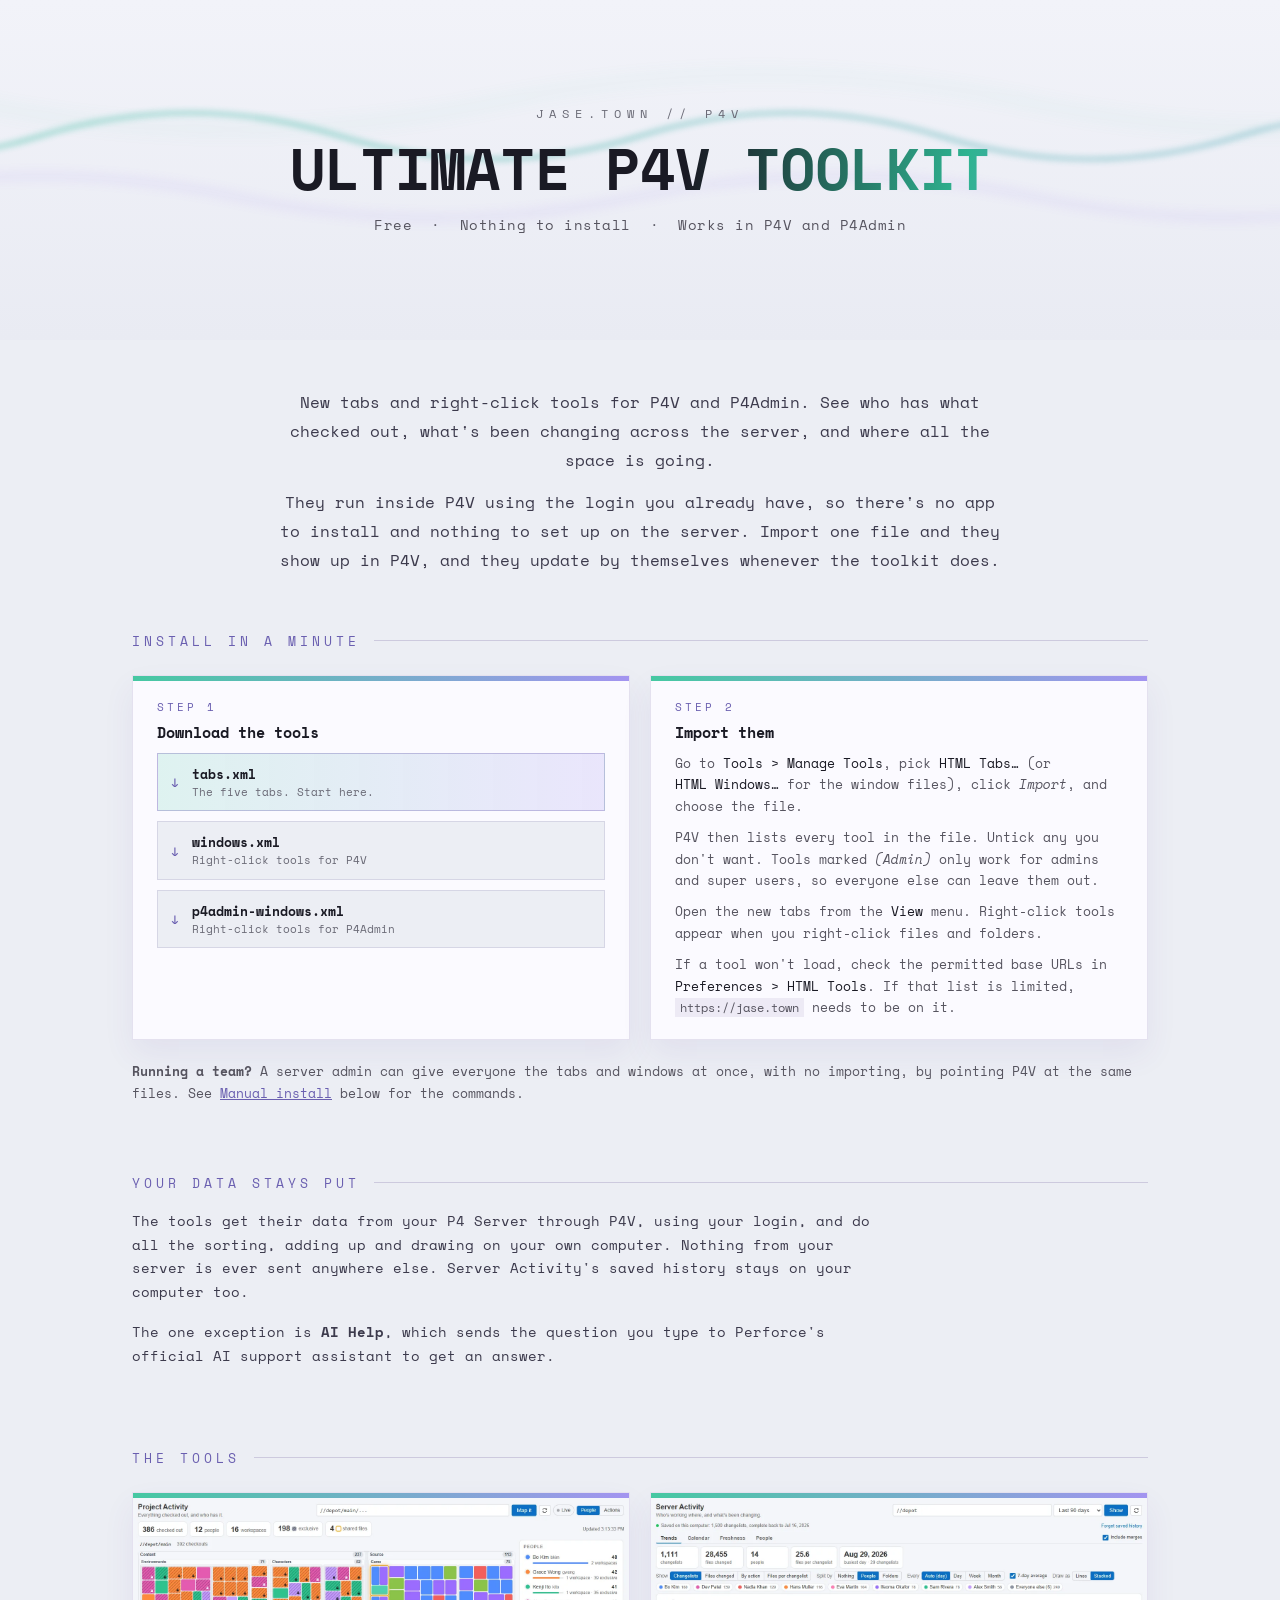
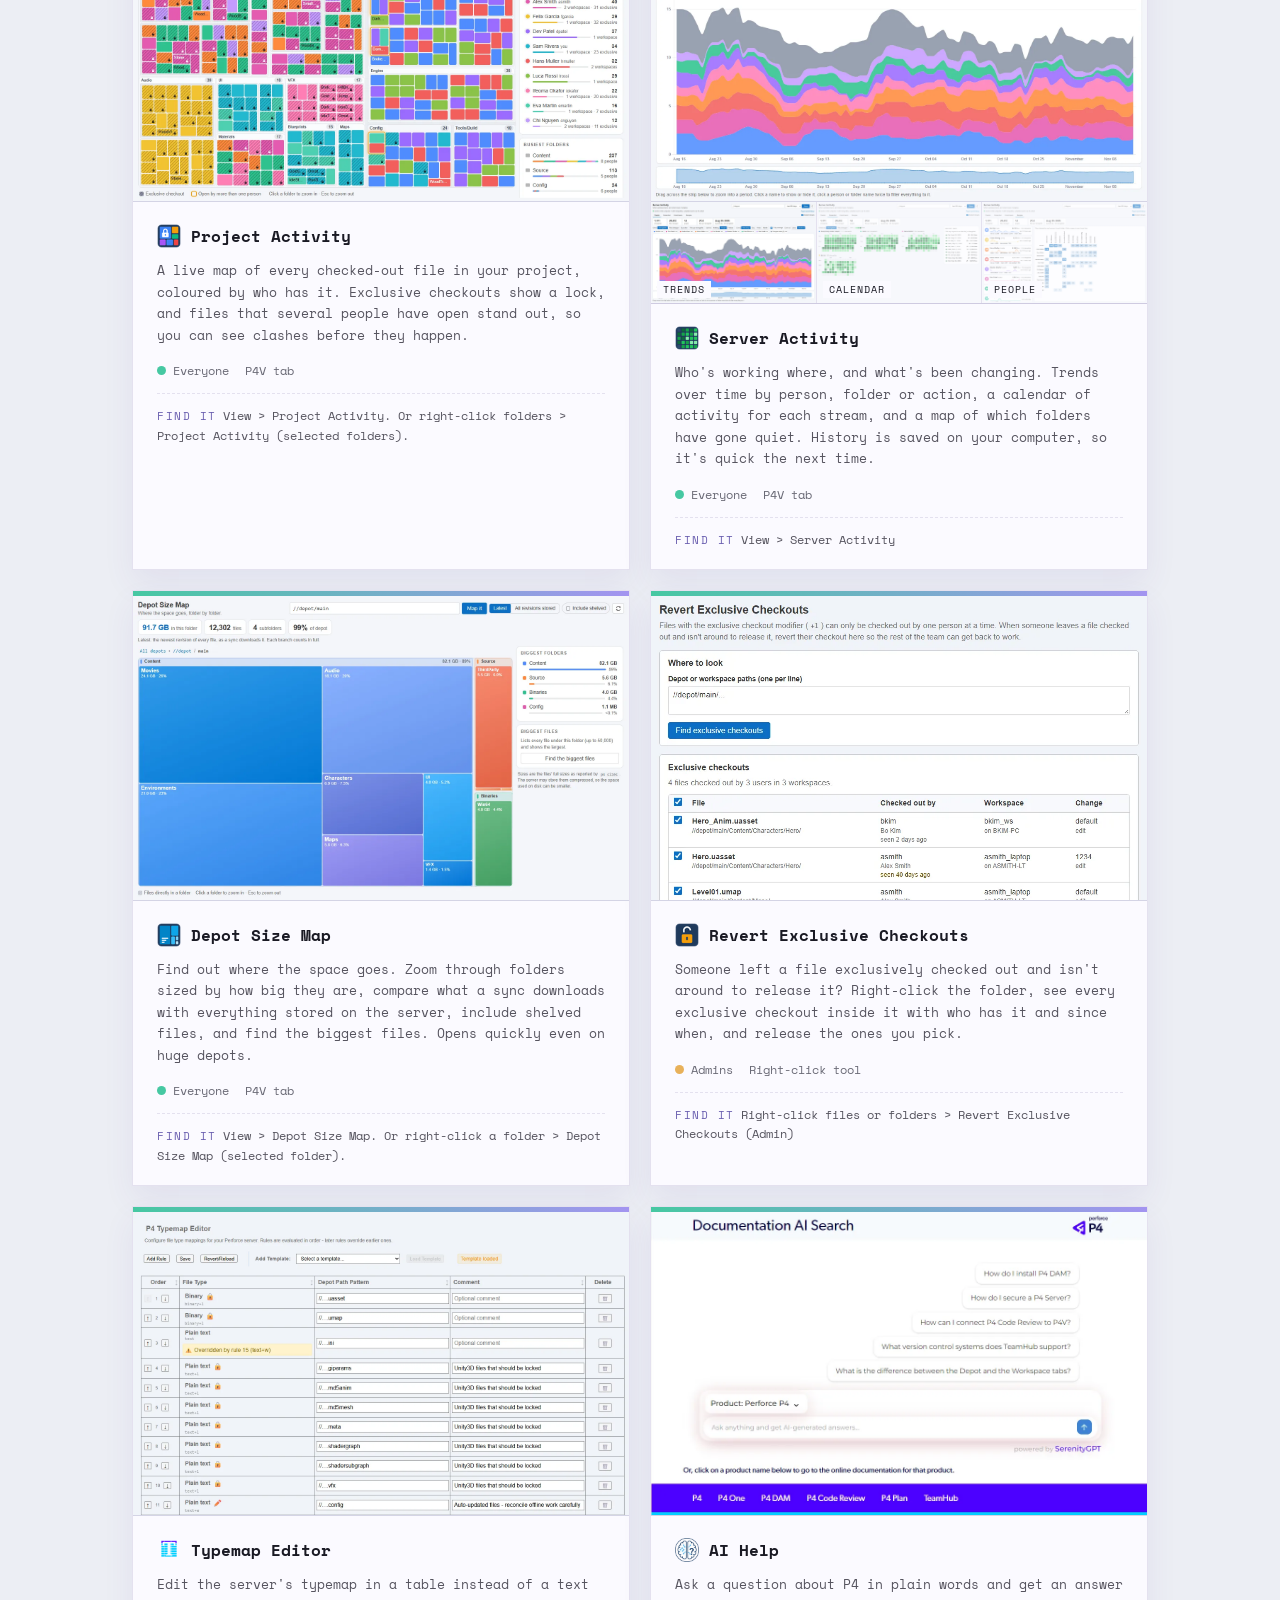
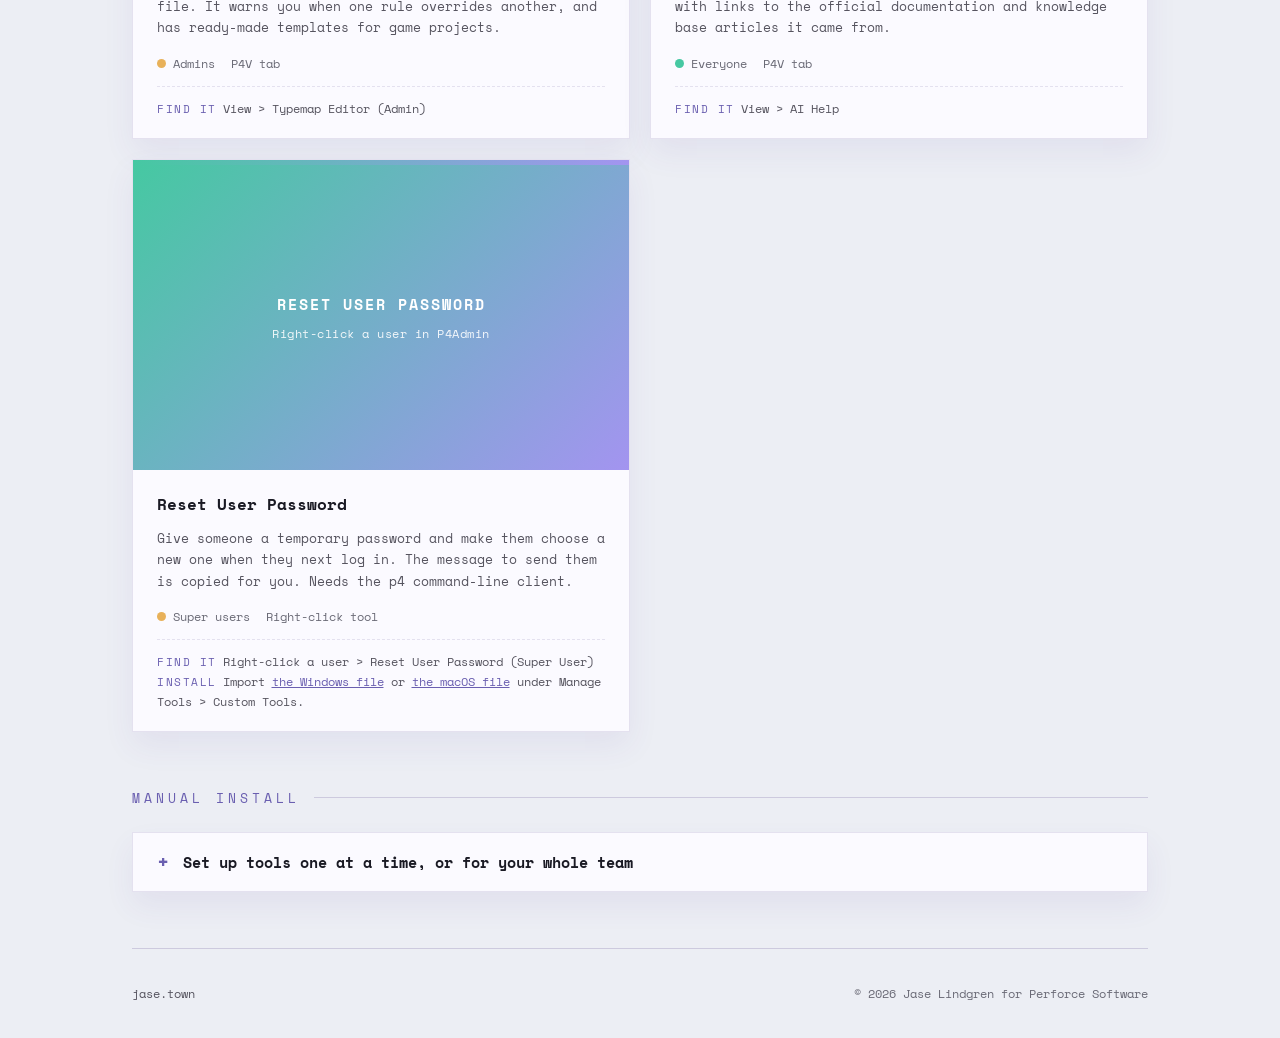
==== site/index.html @ 3e8a326e "Simplify the data note Co-Authored-By: Claude Opus 5.5 <noreply@anthropic.com>" ====
<!doctype html>
<html lang="en">
  <head>
    <meta charset="utf-8" />
    <meta name="viewport" content="width=device-width, initial-scale=1" />
    <title>Ultimate P4V Toolkit | Jase Lindgren</title>
    <meta
      name="description"
      content="Free tools for P4V and P4Admin: live maps of who has what checked out, server activity trends, depot sizes and more. Import one file and they appear in P4V."
    />
    <link rel="icon" type="image/png" href="icons/project-activity.png" />
    <link rel="preconnect" href="https://fonts.googleapis.com" />
    <link rel="preconnect" href="https://fonts.gstatic.com" crossorigin />
    <link
      href="https://fonts.googleapis.com/css2?family=Space+Mono:wght@400;700&display=swap"
      rel="stylesheet"
    />
    <style>
      :root {
        --bg: #eceef4;
        --hero-top: #f2f3f9;
        --hero-bottom: #e9ebf3;
        --ink: #1a1a24;
        --body: #3c3a4c;
        --muted: #56545f;
        --faint: #6a6a76;
        --accent: #6a5fb0;
        --teal: #46c8a2;
        --violet: #a394f0;
        --card: #fbfaff;
        --line: rgba(60, 40, 120, 0.12);
        --rule: rgba(60, 40, 120, 0.18);
        --shadow: rgba(80, 60, 160, 0.07);
        --shadow-hover: rgba(80, 60, 160, 0.16);
        --code-bg: rgba(60, 40, 120, 0.07);
      }
      @media (prefers-color-scheme: dark) {
        :root {
          --bg: #15141c;
          --hero-top: #1b1a24;
          --hero-bottom: #15141c;
          --ink: #f1effa;
          --body: #c9c6d8;
          --muted: #aeaabf;
          --faint: #9894ab;
          --accent: #b4a8f5;
          --card: #1e1d28;
          --line: rgba(180, 168, 245, 0.14);
          --rule: rgba(180, 168, 245, 0.2);
          --shadow: rgba(0, 0, 0, 0.3);
          --shadow-hover: rgba(0, 0, 0, 0.5);
          --code-bg: rgba(180, 168, 245, 0.1);
        }
      }
      * {
        box-sizing: border-box;
      }
      html,
      body {
        margin: 0;
      }
      body {
        background: var(--bg);
        color: var(--ink);
        font-family: "Space Mono", monospace;
      }
      a {
        color: var(--accent);
      }
      code {
        font-family: "Space Mono", monospace;
        background: var(--code-bg);
        padding: 1px 5px;
        font-size: 0.92em;
      }

      @keyframes gradShift {
        0% {
          background-position: 0% 50%;
        }
        100% {
          background-position: 200% 50%;
        }
      }
      @keyframes glitch {
        0%,
        3.3%,
        4.7%,
        5.3%,
        6.7%,
        21.3%,
        22.7%,
        39.3%,
        40.7%,
        62.3%,
        63.7%,
        84.3%,
        85.7%,
        100% {
          text-shadow: none;
          transform: translate(0, 0);
        }
        4% {
          text-shadow:
            -1px 0 #46c8a2,
            1px 0 #a394f0;
          transform: translate(1px, 0);
        }
        6% {
          text-shadow:
            2px 0 #46c8a2,
            -2px 0 #a394f0;
          transform: translate(-1px, 0);
        }
        22% {
          text-shadow: 1px 0 #a394f0;
          transform: translate(0, 1px);
        }
        40% {
          text-shadow: -1px 0 #46c8a2;
          transform: translate(1px, 0);
        }
        63% {
          text-shadow:
            -1px 0 #a394f0,
            1px 0 #46c8a2;
          transform: translate(-1px, 0);
        }
        85% {
          text-shadow:
            -2px 0 #46c8a2,
            1px 0 #a394f0;
          transform: translate(0, -1px);
        }
      }
      @keyframes waveMove {
        from {
          transform: translateX(0);
        }
        to {
          transform: translateX(-1180px);
        }
      }
      @media (prefers-reduced-motion: reduce) {
        *,
        *::before,
        *::after {
          animation: none !important;
          transition: none !important;
        }
      }

      /* ===== hero ===== */
      .hero {
        position: relative;
        height: 340px;
        overflow: hidden;
        background: linear-gradient(180deg, var(--hero-top) 0%, var(--hero-bottom) 100%);
      }
      .wave {
        position: absolute;
        left: 50%;
        margin-left: -1200px;
      }
      .wave-1 {
        top: 40%;
        transform: translateY(-50%);
        opacity: 0.8;
        filter: blur(3px);
      }
      .wave-2 {
        top: 58%;
        transform: translateY(-50%);
        opacity: 0.42;
        filter: blur(6px);
      }
      .wave-3 {
        top: 30%;
        transform: translateY(-50%);
        opacity: 0.3;
        filter: blur(9px);
      }
      .wave-1 g {
        animation: waveMove 18s linear infinite;
      }
      .wave-2 g {
        animation: waveMove 30s linear infinite;
      }
      .wave-3 g {
        animation: waveMove 44s linear infinite;
      }
      .hero-inner {
        position: absolute;
        inset: 0;
        display: flex;
        flex-direction: column;
        align-items: center;
        justify-content: center;
        text-align: center;
        padding: 0 24px;
      }
      .eyebrow {
        font-size: 12px;
        letter-spacing: 6px;
        text-transform: uppercase;
        color: var(--faint);
        margin-bottom: 16px;
      }
      .eyebrow a {
        color: inherit;
        text-decoration: none;
      }
      .eyebrow a:hover {
        color: var(--ink);
      }
      .hero h1 {
        font-size: 58px;
        font-weight: 700;
        letter-spacing: -1px;
        line-height: 1.05;
        margin: 0;
        background-image: linear-gradient(
          100deg,
          var(--ink) 0%,
          var(--ink) 26%,
          #2fb491 44%,
          #9a7bf0 58%,
          var(--ink) 74%,
          var(--ink) 100%
        );
        background-size: 220% auto;
        -webkit-background-clip: text;
        background-clip: text;
        -webkit-text-fill-color: transparent;
        color: transparent;
        animation: gradShift 7s linear infinite;
      }
      .roleline {
        font-size: 14px;
        color: var(--muted);
        margin-top: 16px;
        letter-spacing: 0.5px;
      }

      /* ===== body ===== */
      .body {
        max-width: 1080px;
        margin: 0 auto;
        padding: 0 32px;
      }
      .intro-wrap {
        padding: 48px 0 8px;
        text-align: center;
      }
      .intro {
        font-size: 16px;
        line-height: 1.8;
        color: var(--body);
        max-width: 720px;
        margin: 0 auto;
      }
      .intro + .intro {
        margin-top: 14px;
      }
      .section {
        padding: 48px 0 8px;
      }
      .section-title {
        font-size: 13px;
        letter-spacing: 4px;
        text-transform: uppercase;
        color: var(--accent);
        margin: 0 0 24px;
        font-weight: 400;
        display: flex;
        align-items: center;
        gap: 14px;
      }
      .section-title .rule {
        flex: 1;
        height: 1px;
        background: var(--rule);
      }
      .section-lead {
        font-size: 14px;
        line-height: 1.7;
        color: var(--body);
        margin: -8px 0 24px;
        max-width: 760px;
      }
      .grid {
        display: grid;
        grid-template-columns: 1fr 1fr;
        gap: 20px;
      }

      /* ===== cards ===== */
      .card {
        display: block;
        background: var(--card);
        border: 1px solid var(--line);
        color: inherit;
        box-shadow: 0 14px 30px var(--shadow);
        transition:
          transform 0.25s,
          box-shadow 0.25s;
      }
      .card:hover {
        transform: translateY(-4px);
        box-shadow: 0 22px 44px var(--shadow-hover);
      }
      .card:hover .glitch {
        animation: glitch 5s linear infinite;
      }
      .card-bar {
        height: 5px;
        background: linear-gradient(90deg, var(--teal), var(--violet));
      }
      .card-body {
        padding: 22px 24px 20px;
      }
      .card-name {
        display: flex;
        align-items: center;
        gap: 10px;
        font-size: 16px;
        font-weight: 700;
        margin: 0;
      }
      .card-name img {
        width: 24px;
        height: 24px;
        object-fit: contain;
        flex: none;
      }
      .card-desc {
        font-size: 13px;
        line-height: 1.65;
        color: var(--muted);
        margin: 12px 0 16px;
      }
      .card-meta {
        display: flex;
        flex-wrap: wrap;
        gap: 6px 16px;
        font-size: 12px;
        color: var(--faint);
      }
      .card-meta .dot {
        width: 9px;
        height: 9px;
        display: inline-block;
        margin-right: 7px;
        border-radius: 50%;
        vertical-align: 0;
      }
      .find {
        font-size: 12px;
        color: var(--muted);
        margin: 14px 0 0;
        padding-top: 12px;
        border-top: 1px dashed var(--line);
        line-height: 1.6;
      }
      .find strong {
        color: var(--accent);
        font-weight: 400;
        letter-spacing: 1.5px;
        text-transform: uppercase;
        font-size: 11px;
        margin-right: 6px;
      }

      /* screenshots */
      .shot {
        display: block;
        position: relative;
        aspect-ratio: 1400 / 860;
        overflow: hidden;
        border-bottom: 1px solid var(--line);
        background: var(--hero-bottom);
      }
      .shot img {
        width: 100%;
        height: 100%;
        object-fit: cover;
        object-position: top left;
        display: block;
      }
      .shot-strip {
        display: grid;
        grid-template-columns: repeat(3, 1fr);
        gap: 1px;
        background: var(--line);
        border-bottom: 1px solid var(--line);
      }
      .shot-strip button {
        all: unset;
        cursor: pointer;
        aspect-ratio: 1400 / 860;
        overflow: hidden;
        position: relative;
        background: var(--card);
      }
      .shot-strip img {
        width: 100%;
        height: 100%;
        object-fit: cover;
        object-position: top left;
        display: block;
        opacity: 0.55;
        transition: opacity 0.2s;
      }
      .shot-strip button:hover img,
      .shot-strip button[aria-pressed="true"] img {
        opacity: 1;
      }
      .shot-strip span {
        position: absolute;
        left: 6px;
        bottom: 5px;
        font-size: 10px;
        letter-spacing: 1px;
        text-transform: uppercase;
        background: var(--card);
        color: var(--ink);
        padding: 1px 6px;
      }
      .shot-strip button:focus-visible {
        outline: 2px solid var(--accent);
        outline-offset: -2px;
      }
      .placeholder {
        aspect-ratio: 1400 / 860;
        background: linear-gradient(135deg, var(--teal), var(--violet));
        display: flex;
        flex-direction: column;
        align-items: center;
        justify-content: center;
        gap: 10px;
        color: #fff;
        font-size: 15px;
        letter-spacing: 2px;
        font-weight: 700;
        text-align: center;
        padding: 20px;
      }
      .placeholder small {
        font-weight: 400;
        letter-spacing: 0.5px;
        font-size: 12px;
        opacity: 0.9;
      }

      /* ===== install steps ===== */
      .steps {
        display: grid;
        grid-template-columns: repeat(2, 1fr);
        gap: 20px;
        counter-reset: step;
      }
      .step .card-body {
        padding-top: 18px;
      }
      .step-num {
        font-size: 11px;
        letter-spacing: 3px;
        text-transform: uppercase;
        color: var(--accent);
      }
      .step h3 {
        font-size: 15px;
        margin: 6px 0 10px;
      }
      .step p {
        font-size: 13px;
        line-height: 1.65;
        color: var(--muted);
        margin: 0 0 10px;
      }
      .step p:last-child {
        margin-bottom: 0;
      }
      .menu-path {
        color: var(--ink);
        white-space: nowrap;
      }
      .downloads {
        display: grid;
        gap: 10px;
        margin-top: 4px;
      }
      .dl {
        display: flex;
        align-items: center;
        gap: 12px;
        text-decoration: none;
        color: var(--ink);
        padding: 10px 12px;
        border: 1px solid var(--line);
        background: var(--bg);
        transition:
          border-color 0.2s,
          transform 0.2s;
      }
      .dl:hover {
        border-color: var(--accent);
        transform: translateX(3px);
      }
      .dl:hover .glitch {
        animation: glitch 5s linear infinite;
      }
      .dl.primary {
        background: linear-gradient(90deg, rgba(70, 200, 162, 0.16), rgba(163, 148, 240, 0.2));
        border-color: rgba(106, 95, 176, 0.35);
      }
      .dl-arrow {
        font-size: 16px;
        color: var(--accent);
        flex: none;
      }
      .dl-text {
        display: flex;
        flex-direction: column;
        min-width: 0;
      }
      .dl-name {
        font-weight: 700;
        font-size: 13px;
      }
      .dl-what {
        font-size: 11px;
        color: var(--faint);
        line-height: 1.5;
      }
      .admin-note {
        margin-top: 20px;
        font-size: 13px;
        line-height: 1.7;
        color: var(--muted);
      }

      /* ===== manual install ===== */
      details.manual {
        background: var(--card);
        border: 1px solid var(--line);
        box-shadow: 0 14px 30px var(--shadow);
      }
      details.manual > summary {
        cursor: pointer;
        list-style: none;
        padding: 18px 24px;
        display: flex;
        align-items: center;
        gap: 12px;
        font-weight: 700;
        font-size: 15px;
      }
      details.manual > summary::-webkit-details-marker {
        display: none;
      }
      details.manual > summary::before {
        content: "+";
        color: var(--accent);
        font-size: 20px;
        width: 14px;
        line-height: 1;
      }
      details.manual[open] > summary::before {
        content: "−";
      }
      details.manual > summary:hover .glitch {
        animation: glitch 5s linear infinite;
      }
      details.manual > summary .sub {
        font-weight: 400;
        font-size: 12px;
        color: var(--faint);
      }
      .manual-body {
        padding: 0 24px 24px;
        border-top: 1px solid var(--line);
      }
      .manual-body > p {
        font-size: 13px;
        line-height: 1.7;
        color: var(--muted);
        margin: 18px 0 0;
      }
      .manual-tool {
        padding: 18px 0;
        border-bottom: 1px dashed var(--line);
      }
      .manual-tool:last-child {
        border-bottom: 0;
        padding-bottom: 0;
      }
      .manual-tool h3 {
        font-size: 14px;
        margin: 0 0 10px;
        display: flex;
        align-items: center;
        gap: 10px;
      }
      .tag {
        font-size: 11px;
        font-weight: 400;
        color: var(--accent);
        border: 1px solid var(--rule);
        padding: 0 7px;
        letter-spacing: 0.5px;
      }
      .fields {
        display: grid;
        grid-template-columns: 8.5rem 1fr auto;
        gap: 6px 12px;
        align-items: start;
        font-size: 12px;
      }
      .fields dt {
        color: var(--faint);
        padding-top: 3px;
      }
      .fields dd {
        margin: 0;
        min-width: 0;
      }
      .fields dd code {
        display: block;
        max-height: 4.6em;
        overflow: auto;
        word-break: break-all;
        white-space: pre-wrap;
        padding: 3px 7px;
      }
      .fields .plain {
        grid-column: 2 / 4;
        color: var(--body);
        padding-top: 3px;
        line-height: 1.6;
      }
      .copy {
        font: inherit;
        font-size: 11px;
        cursor: pointer;
        background: none;
        color: var(--accent);
        border: 1px solid var(--rule);
        padding: 3px 9px;
        min-width: 4.8rem;
      }
      .copy:hover {
        border-color: var(--accent);
        color: var(--ink);
      }
      .os-label {
        grid-column: 1 / 4;
        font-size: 11px;
        letter-spacing: 2px;
        text-transform: uppercase;
        color: var(--accent);
        margin-top: 8px;
      }
      .source-cta {
        display: flex;
        align-items: center;
        justify-content: space-between;
        gap: 16px;
        flex-wrap: wrap;
        margin-top: 22px;
        padding: 16px 18px;
        border: 1px solid var(--line);
        background: var(--bg);
        font-size: 13px;
        color: var(--muted);
        line-height: 1.6;
      }
      .source-cta a {
        font-weight: 700;
        text-decoration: none;
        white-space: nowrap;
      }
      .source-cta a:hover {
        color: var(--ink);
      }

      /* ===== footer ===== */
      .footer {
        display: flex;
        justify-content: space-between;
        align-items: center;
        gap: 18px;
        padding: 36px 0;
        margin-top: 48px;
        border-top: 1px solid var(--rule);
        font-size: 12px;
        color: var(--faint);
      }
      .foot-link {
        color: var(--muted);
        text-decoration: none;
      }
      .foot-link:hover {
        animation: glitch 5s linear infinite;
        color: var(--ink);
      }

      /* ===== responsive ===== */
      @media (max-width: 900px) {
        .steps {
          grid-template-columns: 1fr;
        }
      }
      @media (max-width: 720px) {
        .hero {
          height: 270px;
        }
        .hero h1 {
          font-size: 34px;
        }
        .roleline {
          font-size: 12px;
        }
        .body {
          padding: 0 16px;
        }
        .grid {
          grid-template-columns: 1fr;
        }
        .fields {
          grid-template-columns: 1fr auto;
        }
        .fields dt,
        .os-label {
          grid-column: 1 / 3;
        }
        .fields .plain {
          grid-column: 1 / 3;
        }
        .footer {
          flex-direction: column;
          align-items: flex-start;
        }
      }
    </style>
  </head>
  <body>
    <!-- ===== HERO ===== -->
    <div class="hero">
      <svg class="wave wave-1" viewBox="0 0 1180 200" width="2400" height="220" preserveAspectRatio="none" aria-hidden="true">
        <defs>
          <linearGradient id="wgA" x1="0" y1="0" x2="1" y2="0">
            <stop offset="0" stop-color="#46c8a2" />
            <stop offset="1" stop-color="#a394f0" />
          </linearGradient>
        </defs>
        <g>
          <path
            d="M0 100 q 73.75 -42 147.5 0 q 73.75 42 147.5 0 q 73.75 -42 147.5 0 q 73.75 42 147.5 0 q 73.75 -42 147.5 0 q 73.75 42 147.5 0 q 73.75 -42 147.5 0 q 73.75 42 147.5 0 q 73.75 -42 147.5 0 q 73.75 42 147.5 0 q 73.75 -42 147.5 0 q 73.75 42 147.5 0 q 73.75 -42 147.5 0 q 73.75 42 147.5 0 q 73.75 -42 147.5 0 q 73.75 42 147.5 0"
            stroke="url(#wgA)"
            stroke-width="2.5"
            fill="none"
          />
        </g>
      </svg>
      <svg class="wave wave-2" viewBox="0 0 1180 200" width="2400" height="220" preserveAspectRatio="none" aria-hidden="true">
        <g>
          <path
            d="M0 100 q 98 38 196 0 q 98 -38 196 0 q 98 38 196 0 q 98 -38 196 0 q 98 38 196 0 q 98 -38 196 0 q 98 38 196 0 q 98 -38 196 0 q 98 38 196 0 q 98 -38 196 0 q 98 38 196 0 q 98 -38 196 0"
            stroke="#9a7bf0"
            stroke-width="2"
            fill="none"
          />
        </g>
      </svg>
      <svg class="wave wave-3" viewBox="0 0 1180 200" width="2400" height="220" preserveAspectRatio="none" aria-hidden="true">
        <g>
          <path
            d="M0 100 q 130 -50 260 0 q 130 50 260 0 q 130 -50 260 0 q 130 50 260 0 q 130 -50 260 0 q 130 50 260 0 q 130 -50 260 0 q 130 50 260 0 q 130 -50 260 0 q 130 50 260 0"
            stroke="#46c8a2"
            stroke-width="2"
            fill="none"
          />
        </g>
      </svg>
      <div class="hero-inner">
        <div class="eyebrow"><a href="https://jase.town/">jase.town</a> // p4v</div>
        <h1>ULTIMATE P4V TOOLKIT</h1>
        <div class="roleline">
          Free&nbsp;&nbsp;·&nbsp;&nbsp;Nothing to install&nbsp;&nbsp;·&nbsp;&nbsp;Works in P4V and P4Admin
        </div>
      </div>
    </div>

    <div class="body">
      <div class="intro-wrap">
        <p class="intro">
          New tabs and right-click tools for P4V and P4Admin. See who has what
          checked out, what's been changing across the server, and where all
          the space is going.
        </p>
        <p class="intro">
          They run inside P4V using the login you already have, so there's no
          app to install and nothing to set up on the server. Import one file
          and they show up in P4V, and they update by themselves whenever the
          toolkit does.
        </p>
      </div>

      <!-- ===== INSTALL ===== -->
      <section class="section" id="install">
        <h2 class="section-title">install in a minute <span class="rule"></span></h2>
        <div class="steps">
          <div class="card step">
            <div class="card-bar"></div>
            <div class="card-body">
              <div class="step-num">Step 1</div>
              <h3>Download the tools</h3>
              <div class="downloads">
                <a class="dl primary" href="xml/tabs.xml" download>
                  <span class="dl-arrow">↓</span>
                  <span class="dl-text">
                    <span class="dl-name glitch">tabs.xml</span>
                    <span class="dl-what">The five tabs. Start here.</span>
                  </span>
                </a>
                <a class="dl" href="xml/windows.xml" download>
                  <span class="dl-arrow">↓</span>
                  <span class="dl-text">
                    <span class="dl-name glitch">windows.xml</span>
                    <span class="dl-what">Right-click tools for P4V</span>
                  </span>
                </a>
                <a class="dl" href="xml/p4admin-windows.xml" download>
                  <span class="dl-arrow">↓</span>
                  <span class="dl-text">
                    <span class="dl-name glitch">p4admin-windows.xml</span>
                    <span class="dl-what">Right-click tools for P4Admin</span>
                  </span>
                </a>
              </div>
            </div>
          </div>

          <div class="card step">
            <div class="card-bar"></div>
            <div class="card-body">
              <div class="step-num">Step 2</div>
              <h3>Import them</h3>
              <p>
                Go to <span class="menu-path">Tools &gt; Manage Tools</span>,
                pick <span class="menu-path">HTML Tabs…</span> (or
                <span class="menu-path">HTML Windows…</span> for the window
                files), click <em>Import</em>, and choose the file.
              </p>
              <p>
                P4V then lists every tool in the file. Untick any you don't
                want. Tools marked <em>(Admin)</em> only work for admins and
                super users, so everyone else can leave them out.
              </p>
              <p>
                Open the new tabs from the <span class="menu-path">View</span>
                menu. Right-click tools appear when you right-click files and
                folders.
              </p>
              <p>
                If a tool won't load, check the permitted base URLs in
                <span class="menu-path">Preferences &gt; HTML Tools</span>. If
                that list is limited, <code>https://jase.town</code> needs to be
                on it.
              </p>
            </div>
          </div>
        </div>

        <p class="admin-note">
          <strong>Running a team?</strong> A server admin can give everyone the
          tabs and windows at once, with no importing, by pointing P4V at the
          same files. See <a href="#manual">Manual install</a> below for the
          commands.
        </p>
      </section>

      <!-- ===== PRIVACY ===== -->
      <section class="section" id="privacy">
        <h2 class="section-title">your data stays put <span class="rule"></span></h2>
        <p class="section-lead">
          The tools get their data from your P4 Server through P4V, using
          your login, and do all the sorting, adding up and drawing on your
          own computer. Nothing from your server is ever sent anywhere else.
          Server Activity's saved history stays on your computer too.
        </p>
        <p class="section-lead">
          The one exception is <strong>AI Help</strong>, which sends the
          question you type to Perforce's official AI support assistant to
          get an answer.
        </p>
      </section>

      <!-- ===== TOOLS ===== -->
      <section class="section" id="tools">
        <h2 class="section-title">the tools <span class="rule"></span></h2>
        <div class="grid" id="toolGrid"></div>
      </section>

      <!-- ===== MANUAL ===== -->
      <section class="section" id="manual">
        <h2 class="section-title">manual install <span class="rule"></span></h2>
        <details class="manual" id="manualDetails">
          <summary>
            <span class="glitch">Set up tools one at a time, or for your whole team</span>
          </summary>
          <div class="manual-body">
            <p>
              Each tool is a web page that P4V loads. To add one by hand, go to
              <span class="menu-path">Tools &gt; Manage Tools</span>, add a new
              HTML Tab or HTML Window, and fill in the values below.
            </p>

            <div id="manualTools"></div>

            <div class="manual-tool">
              <h3>Roll out to your whole team <span class="tag">Server admins</span></h3>
              <dl class="fields" id="teamFields"></dl>
              <p class="section-lead" style="margin: 10px 0 0; font-size: 12px">
                P4V picks these up the next time people connect. P4Admin doesn't
                read these properties, so P4Admin users still import the files.
                If your server uses <code>P4VJS.HTMLAllowList</code>, add
                <code>https://jase.town</code> to it.
              </p>
            </div>

            <div class="source-cta">
              <span>Want to change a tool or host your own copy? Everything is open source (MIT).</span>
              <a href="https://github.com/jase-perf/ultimate-p4v-toolkit" target="_blank" rel="noopener"
                ><span class="glitch">source on github →</span></a
              >
            </div>
          </div>
        </details>
      </section>

      <div class="footer">
        <div>
          <a class="foot-link" href="https://jase.town/">jase.town</a>
        </div>
        <div>© 2026 Jase Lindgren for Perforce Software</div>
      </div>
    </div>

    <script>
      (() => {
        const BASE = new URL(".", location.href);
        const REPO = "https://github.com/jase-perf/ultimate-p4v-toolkit";

        const tools = [
          {
            name: "Project Activity",
            icon: "icons/project-activity.png",
            kind: "Tab",
            who: "Everyone",
            shots: [["screenshots/project-activity.webp", "Map"]],
            desc:
              "A live map of every checked-out file in your project, coloured by who has it. Exclusive checkouts show a lock, and files that several people have open stand out, so you can see clashes before they happen.",
            find:
              "View > Project Activity. Or right-click folders > Project Activity (selected folders).",
            manual: [
              { type: "HTML Tab", path: "tools/project-activity/index.html" },
              { type: "HTML Window", path: "tools/project-activity/index.html", arg: "%D", size: "1280 × 820" },
            ],
          },
          {
            name: "Server Activity",
            icon: "icons/server-activity.png",
            kind: "Tab",
            who: "Everyone",
            shots: [
              ["screenshots/server-activity.webp", "Trends"],
              ["screenshots/server-activity-calendar.webp", "Calendar"],
              ["screenshots/server-activity-people.webp", "People"],
            ],
            desc:
              "Who's working where, and what's been changing. Trends over time by person, folder or action, a calendar of activity for each stream, and a map of which folders have gone quiet. History is saved on your computer, so it's quick the next time.",
            find: "View > Server Activity",
            manual: [{ type: "HTML Tab", path: "tools/server-activity/index.html" }],
          },
          {
            name: "Depot Size Map",
            icon: "icons/depot-size-map.png",
            kind: "Tab",
            who: "Everyone",
            shots: [["screenshots/depot-size-map.webp", "Map"]],
            desc:
              "Find out where the space goes. Zoom through folders sized by how big they are, compare what a sync downloads with everything stored on the server, include shelved files, and find the biggest files. Opens quickly even on huge depots.",
            find:
              "View > Depot Size Map. Or right-click a folder > Depot Size Map (selected folder).",
            manual: [
              { type: "HTML Tab", path: "tools/depot-size-map/index.html" },
              { type: "HTML Window", path: "tools/depot-size-map/index.html", arg: "%D", size: "1280 × 820" },
            ],
          },
          {
            name: "Revert Exclusive Checkouts",
            icon: "icons/revert-exclusive-checkouts.png",
            kind: "Right-click",
            who: "Admins",
            shots: [["screenshots/revert-exclusive-checkouts.webp", "Window"]],
            desc:
              "Someone left a file exclusively checked out and isn't around to release it? Right-click the folder, see every exclusive checkout inside it with who has it and since when, and release the ones you pick.",
            find: "Right-click files or folders > Revert Exclusive Checkouts (Admin)",
            manual: [
              {
                type: "HTML Window",
                path: "tools/revert-exclusive-checkouts/index.html",
                arg: "%D in P4V, %F in P4Admin",
                size: "960 × 760",
                note: "Add to applicable context menus, and refresh P4V when the window closes",
              },
            ],
          },
          {
            name: "Typemap Editor",
            icon: "icons/typemap.png",
            kind: "Tab",
            who: "Admins",
            shots: [["screenshots/typemap.webp", "Editor"]],
            desc:
              "Edit the server's typemap in a table instead of a text file. It warns you when one rule overrides another, and has ready-made templates for game projects.",
            find: "View > Typemap Editor (Admin)",
            manual: [{ type: "HTML Tab", path: "tools/typemap/index.html" }],
          },
          {
            name: "AI Help",
            icon: "icons/ai-help.png",
            kind: "Tab",
            who: "Everyone",
            shots: [["screenshots/ai-help.webp", "Search"]],
            desc:
              "Ask a question about P4 in plain words and get an answer with links to the official documentation and knowledge base articles it came from.",
            find: "View > AI Help",
            manual: [{ type: "HTML Tab", path: "tools/ai-help/index.html" }],
          },
          {
            name: "Reset User Password",
            kind: "Right-click",
            who: "Super users",
            placeholder: ["RESET USER PASSWORD", "Right-click a user in P4Admin"],
            desc:
              "Give someone a temporary password and make them choose a new one when they next log in. The message to send them is copied for you. Needs the p4 command-line client.",
            find: "Right-click a user > Reset User Password (Super User)",
            customTool: "reset-password",
            downloads: [
              ["xml/custom-tools-windows.xml", "Windows"],
              ["xml/custom-tools-macos.xml", "macOS"],
            ],
          },
        ];

        // ---------- helpers ----------
        function el(tag, attrs, ...children) {
          const node = document.createElement(tag);
          for (const [k, v] of Object.entries(attrs || {})) {
            if (v == null || v === false) continue;
            if (k === "className") node.className = v;
            else if (k.startsWith("on")) node.addEventListener(k.slice(2), v);
            else node.setAttribute(k, v === true ? "" : v);
          }
          for (const c of children.flat()) {
            if (c == null || c === false) continue;
            node.appendChild(c instanceof Node ? c : document.createTextNode(String(c)));
          }
          return node;
        }

        async function copyText(text) {
          try {
            await navigator.clipboard.writeText(text);
            return true;
          } catch {
            const ta = el("textarea", { style: "position:fixed;opacity:0" });
            ta.value = text;
            document.body.appendChild(ta);
            ta.select();
            let ok = false;
            try {
              ok = document.execCommand("copy");
            } catch {}
            ta.remove();
            return ok;
          }
        }

        function copyButton(value) {
          const btn = el("button", { type: "button", className: "copy" }, "Copy");
          btn.addEventListener("click", async () => {
            const ok = await copyText(value);
            btn.textContent = ok ? "Copied" : "Failed";
            setTimeout(() => (btn.textContent = "Copy"), 1600);
          });
          return btn;
        }

        function field(label, value, copyable) {
          return [
            el("dt", {}, label),
            copyable
              ? [el("dd", {}, el("code", {}, value)), copyButton(value)]
              : el("dd", { className: "plain" }, value),
          ];
        }

        // ---------- tool cards ----------
        const grid = document.getElementById("toolGrid");
        for (const tool of tools) {
          let media;
          if (tool.shots) {
            const [first] = tool.shots;
            const img = el("img", { src: first[0], alt: `${tool.name}: ${first[1]}`, loading: "lazy" });
            const link = el("a", { className: "shot", href: first[0], target: "_blank", rel: "noopener" }, img);
            media = [link];
            if (tool.shots.length > 1) {
              const strip = el("div", { className: "shot-strip" });
              tool.shots.forEach(([src, label], i) => {
                const btn = el(
                  "button",
                  { type: "button", "aria-pressed": String(i === 0), "aria-label": `Show ${label}` },
                  el("img", { src, alt: "", loading: "lazy" }),
                  el("span", {}, label)
                );
                btn.addEventListener("click", () => {
                  img.src = src;
                  img.alt = `${tool.name}: ${label}`;
                  link.href = src;
                  strip.querySelectorAll("button").forEach((b) => b.setAttribute("aria-pressed", String(b === btn)));
                });
                strip.appendChild(btn);
              });
              media.push(strip);
            }
          } else {
            media = el("div", { className: "placeholder" }, tool.placeholder[0], el("small", {}, tool.placeholder[1]));
          }

          const whoColor = tool.who === "Everyone" ? "#46c8a2" : "#e8b15a";
          grid.appendChild(
            el(
              "div",
              { className: "card" },
              el("div", { className: "card-bar" }),
              media,
              el(
                "div",
                { className: "card-body" },
                el(
                  "h3",
                  { className: "card-name" },
                  tool.icon && el("img", { src: tool.icon, alt: "" }),
                  el("span", { className: "glitch" }, tool.name)
                ),
                el("p", { className: "card-desc" }, tool.desc),
                el(
                  "div",
                  { className: "card-meta" },
                  el("span", {}, el("span", { className: "dot", style: `background:${whoColor}` }), tool.who),
                  el("span", {}, tool.kind === "Tab" ? "P4V tab" : "Right-click tool")
                ),
                el(
                  "p",
                  { className: "find" },
                  el("strong", {}, "find it"),
                  tool.find,
                  tool.downloads &&
                    el(
                      "span",
                      {},
                      el("br"),
                      el("strong", {}, "install"),
                      "Import ",
                      tool.downloads.flatMap(([href, label], i) => [
                        i ? " or " : "",
                        el("a", { href, download: true }, `the ${label} file`),
                      ]),
                      " under Manage Tools > Custom Tools."
                    )
                )
              )
            )
          );
        }

        // ---------- manual install ----------
        const manual = document.getElementById("manualTools");
        for (const tool of tools) {
          const block = el(
            "div",
            { className: "manual-tool" },
            el("h3", {}, tool.name, el("span", { className: "tag" }, tool.who))
          );
          const fields = el("dl", { className: "fields" });
          for (const m of tool.manual || []) {
            fields.append(el("div", { className: "os-label" }, m.type), ...field("URL", new URL(m.path, BASE).href, true).flat());
            if (m.arg) fields.append(...field("Argument", m.arg).flat());
            if (m.size) fields.append(...field("Window size", m.size).flat());
            if (m.type === "HTML Window")
              fields.append(...field("Options", m.note || "Add to applicable context menus").flat());
          }
          block.appendChild(fields);
          manual.appendChild(block);

          if (tool.customTool) {
            fetch(`custom-tools/${tool.customTool}.json`)
              .then((r) => r.json())
              .then((def) => {
                fields.append(
                  ...field("Add it as", "Custom Tool (Tools > Manage Tools > Custom Tools > New > Tool…)").flat(),
                  ...field("Options", def.options.join(", ")).flat(),
                  ...field(
                    "Note",
                    "Paste the Arguments exactly as shown, without adding quotes. They contain the script encoded as base64."
                  ).flat(),
                  el("div", { className: "os-label" }, "Windows"),
                  ...field("Application", def.windows.application, true).flat(),
                  ...field("Arguments", def.windows.arguments, true).flat(),
                  el("dt", {}, "Source"),
                  el("dd", { className: "plain" }, el("a", { href: `${REPO}/blob/main/${def.windows.source}` }, def.windows.source)),
                  el("div", { className: "os-label" }, "macOS"),
                  ...field("Application", def.macos.application, true).flat(),
                  ...field("Arguments", def.macos.arguments, true).flat(),
                  el("dt", {}, "Source"),
                  el("dd", { className: "plain" }, el("a", { href: `${REPO}/blob/main/${def.macos.source}` }, def.macos.source))
                );
              })
              .catch((err) => {
                fields.append(...field("Error", `Couldn't load this tool's settings: ${err.message}`).flat());
              });
          }
        }

        const team = document.getElementById("teamFields");
        team.append(
          ...field("Tabs", `p4 property -a -n P4VJS.HTMLTabs -v ${new URL("xml/tabs.xml", BASE).href}`, true).flat(),
          ...field("Windows", `p4 property -a -n P4VJS.HTMLWindows -v ${new URL("xml/windows.xml", BASE).href}`, true).flat()
        );

        // Open the manual section when linked to directly.
        const details = document.getElementById("manualDetails");
        const openIfManual = () => {
          if (location.hash === "#manual") details.open = true;
        };
        openIfManual();
        window.addEventListener("hashchange", openIfManual);
        document.querySelectorAll('a[href="#manual"]').forEach((a) =>
          a.addEventListener("click", () => (details.open = true))
        );
      })();
    </script>
  </body>
</html>
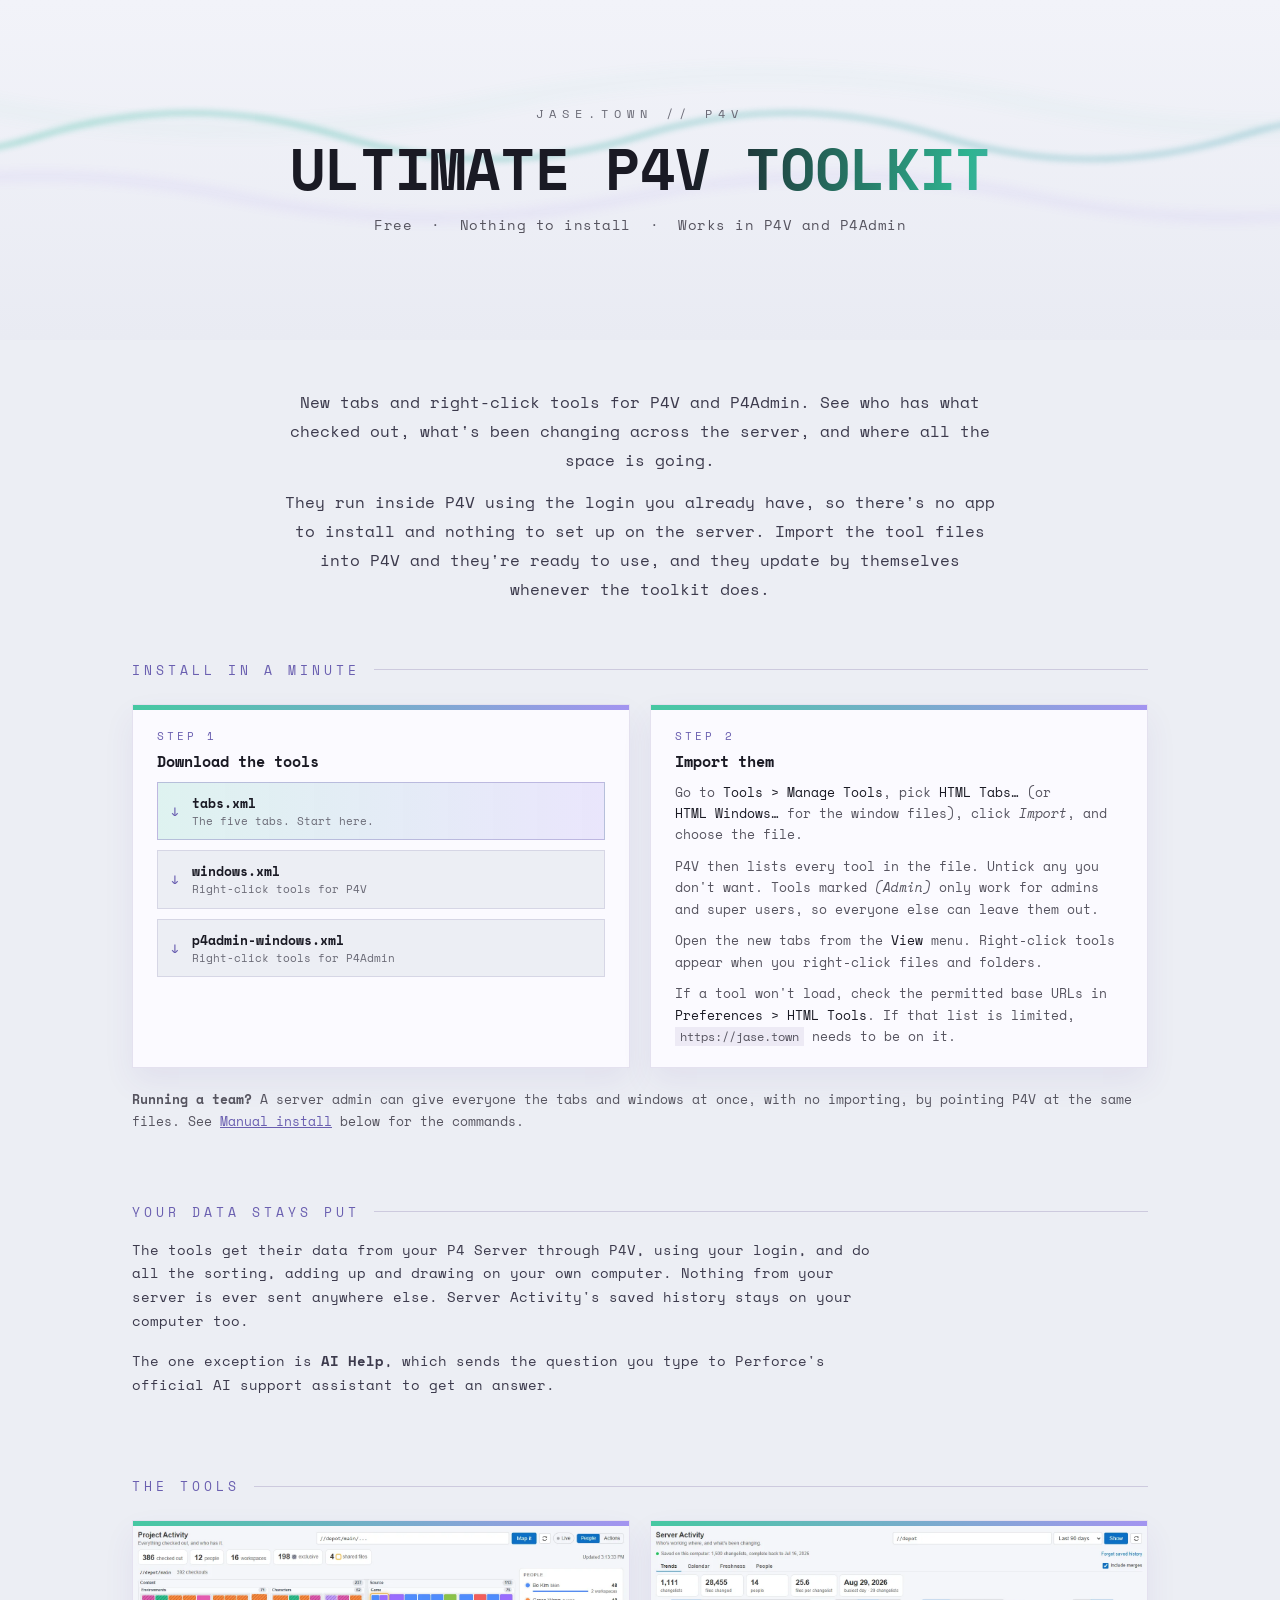
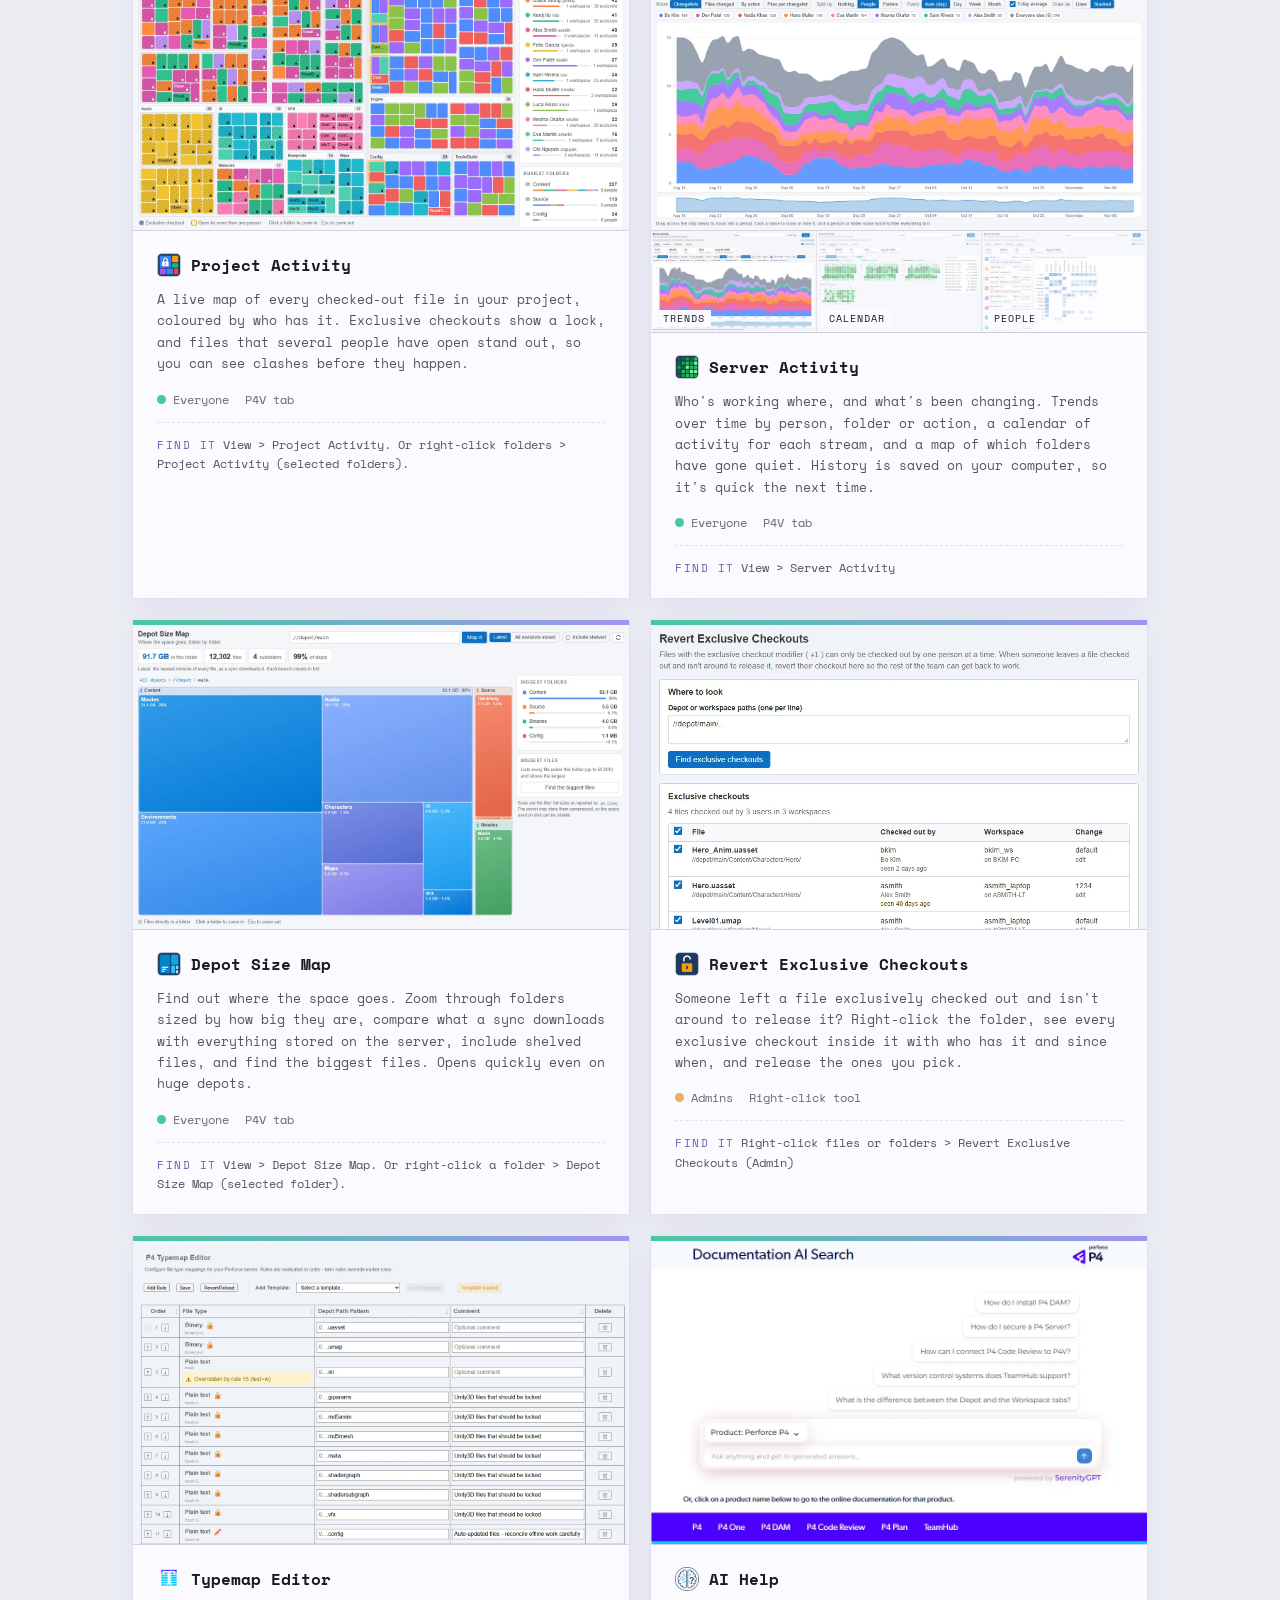
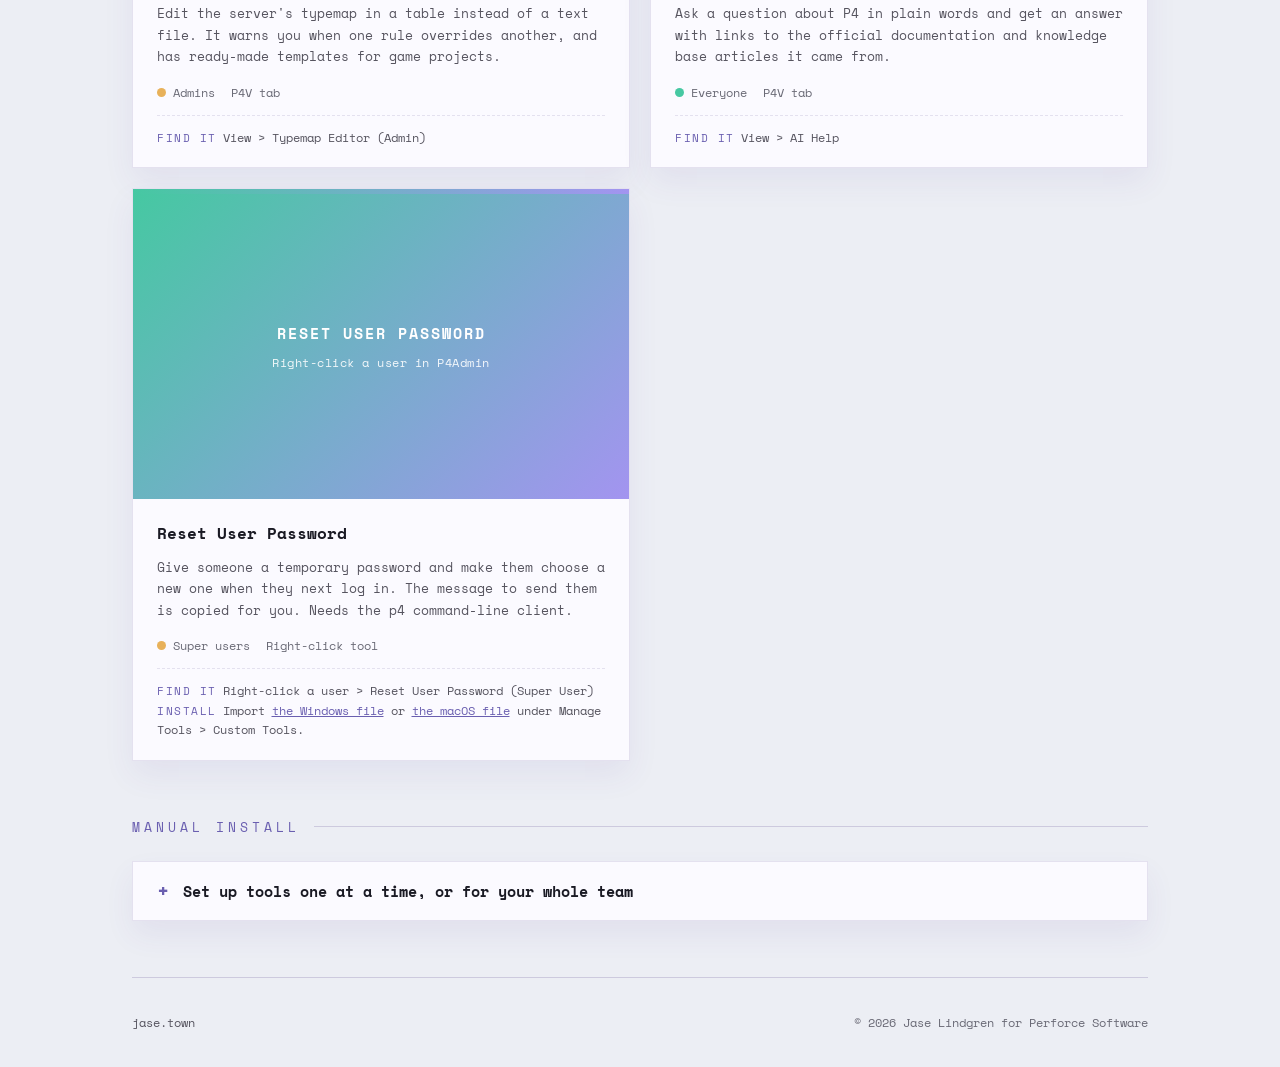
==== commit 18c0c630: "Don't say the install is a single file Co-Authored-By: Claude Opus 5.5 <noreply@anthropic.com>" ====
--- a/site/index.html
+++ b/site/index.html
@@ -6,7 +6,7 @@
     <title>Ultimate P4V Toolkit | Jase Lindgren</title>
     <meta
       name="description"
-      content="Free tools for P4V and P4Admin: live maps of who has what checked out, server activity trends, depot sizes and more. Import one file and they appear in P4V."
+      content="Free tools for P4V and P4Admin: live maps of who has what checked out, server activity trends, depot sizes and more. Import the tool files and they appear in P4V."
     />
     <link rel="icon" type="image/png" href="icons/project-activity.png" />
     <link rel="preconnect" href="https://fonts.googleapis.com" />
@@ -801,9 +801,9 @@
         </p>
         <p class="intro">
           They run inside P4V using the login you already have, so there's no
-          app to install and nothing to set up on the server. Import one file
-          and they show up in P4V, and they update by themselves whenever the
-          toolkit does.
+          app to install and nothing to set up on the server. Import the tool
+          files into P4V and they're ready to use, and they update by
+          themselves whenever the toolkit does.
         </p>
       </div>
 
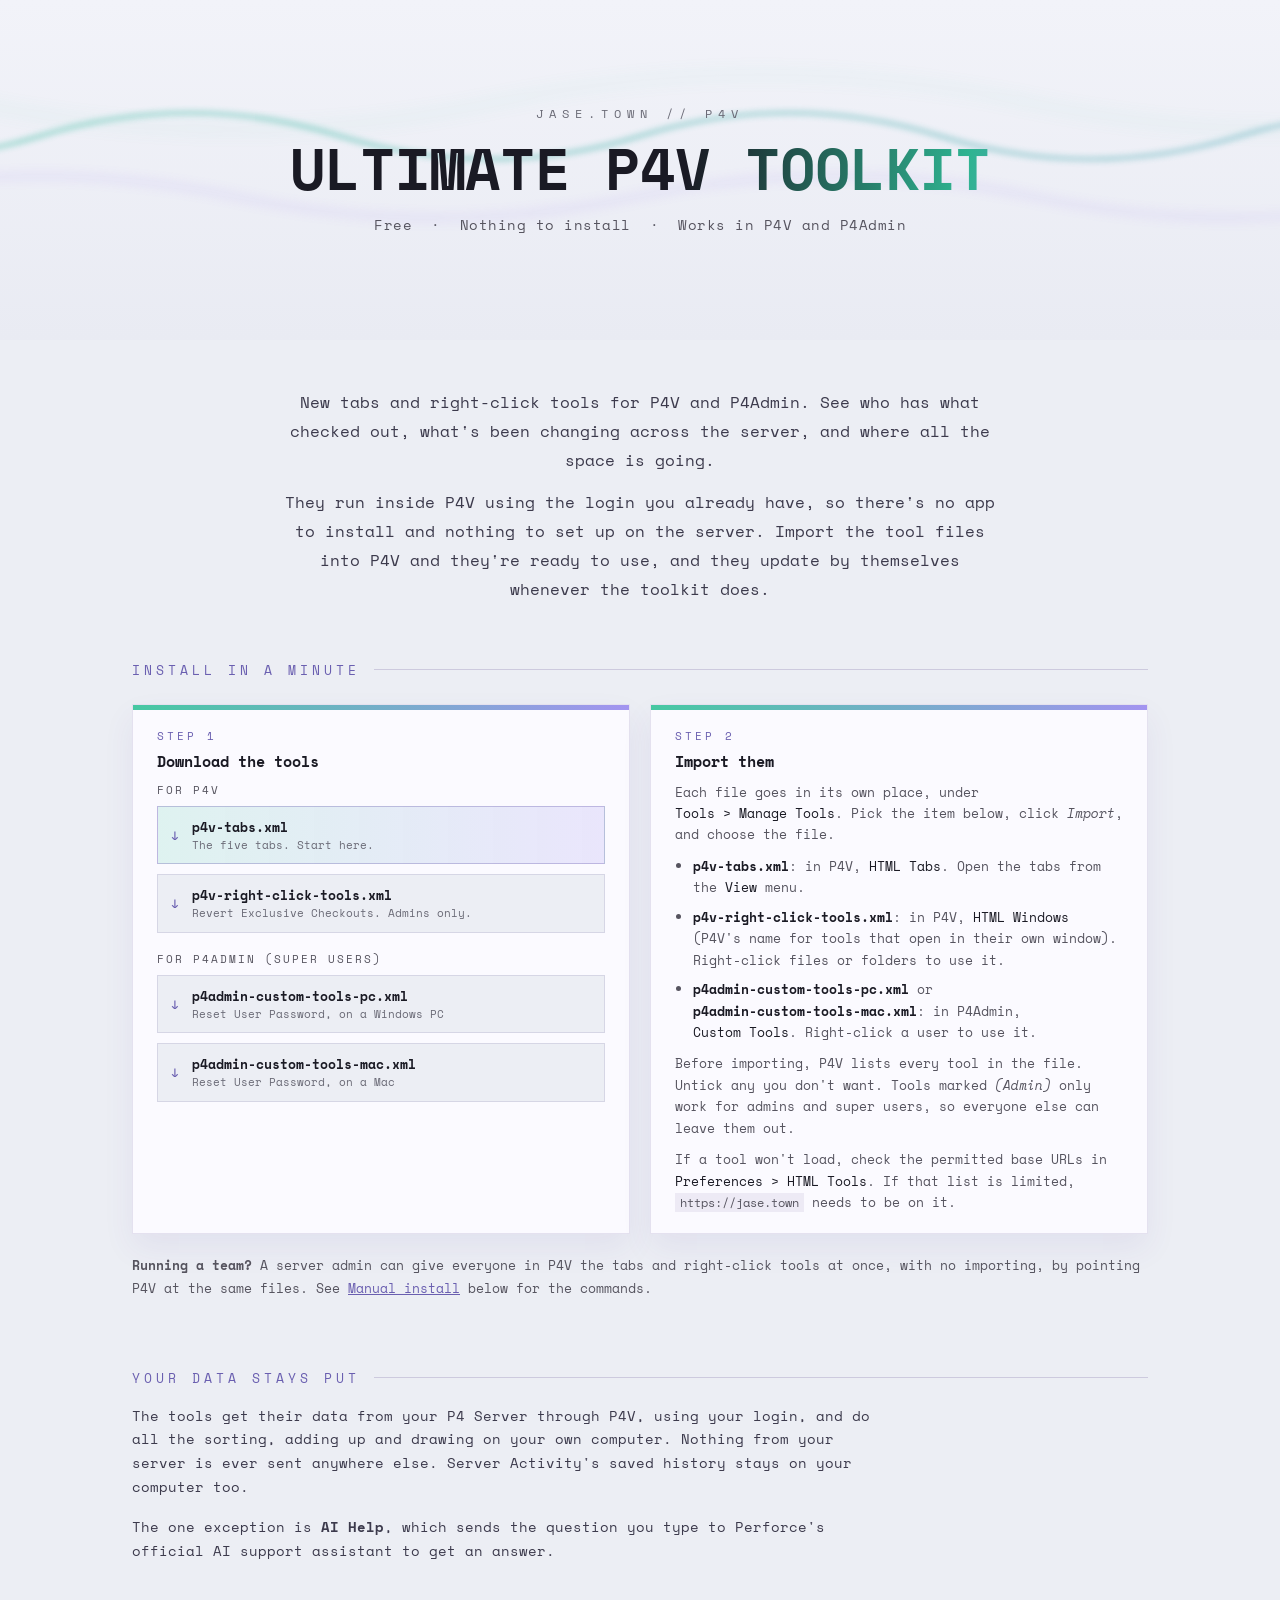
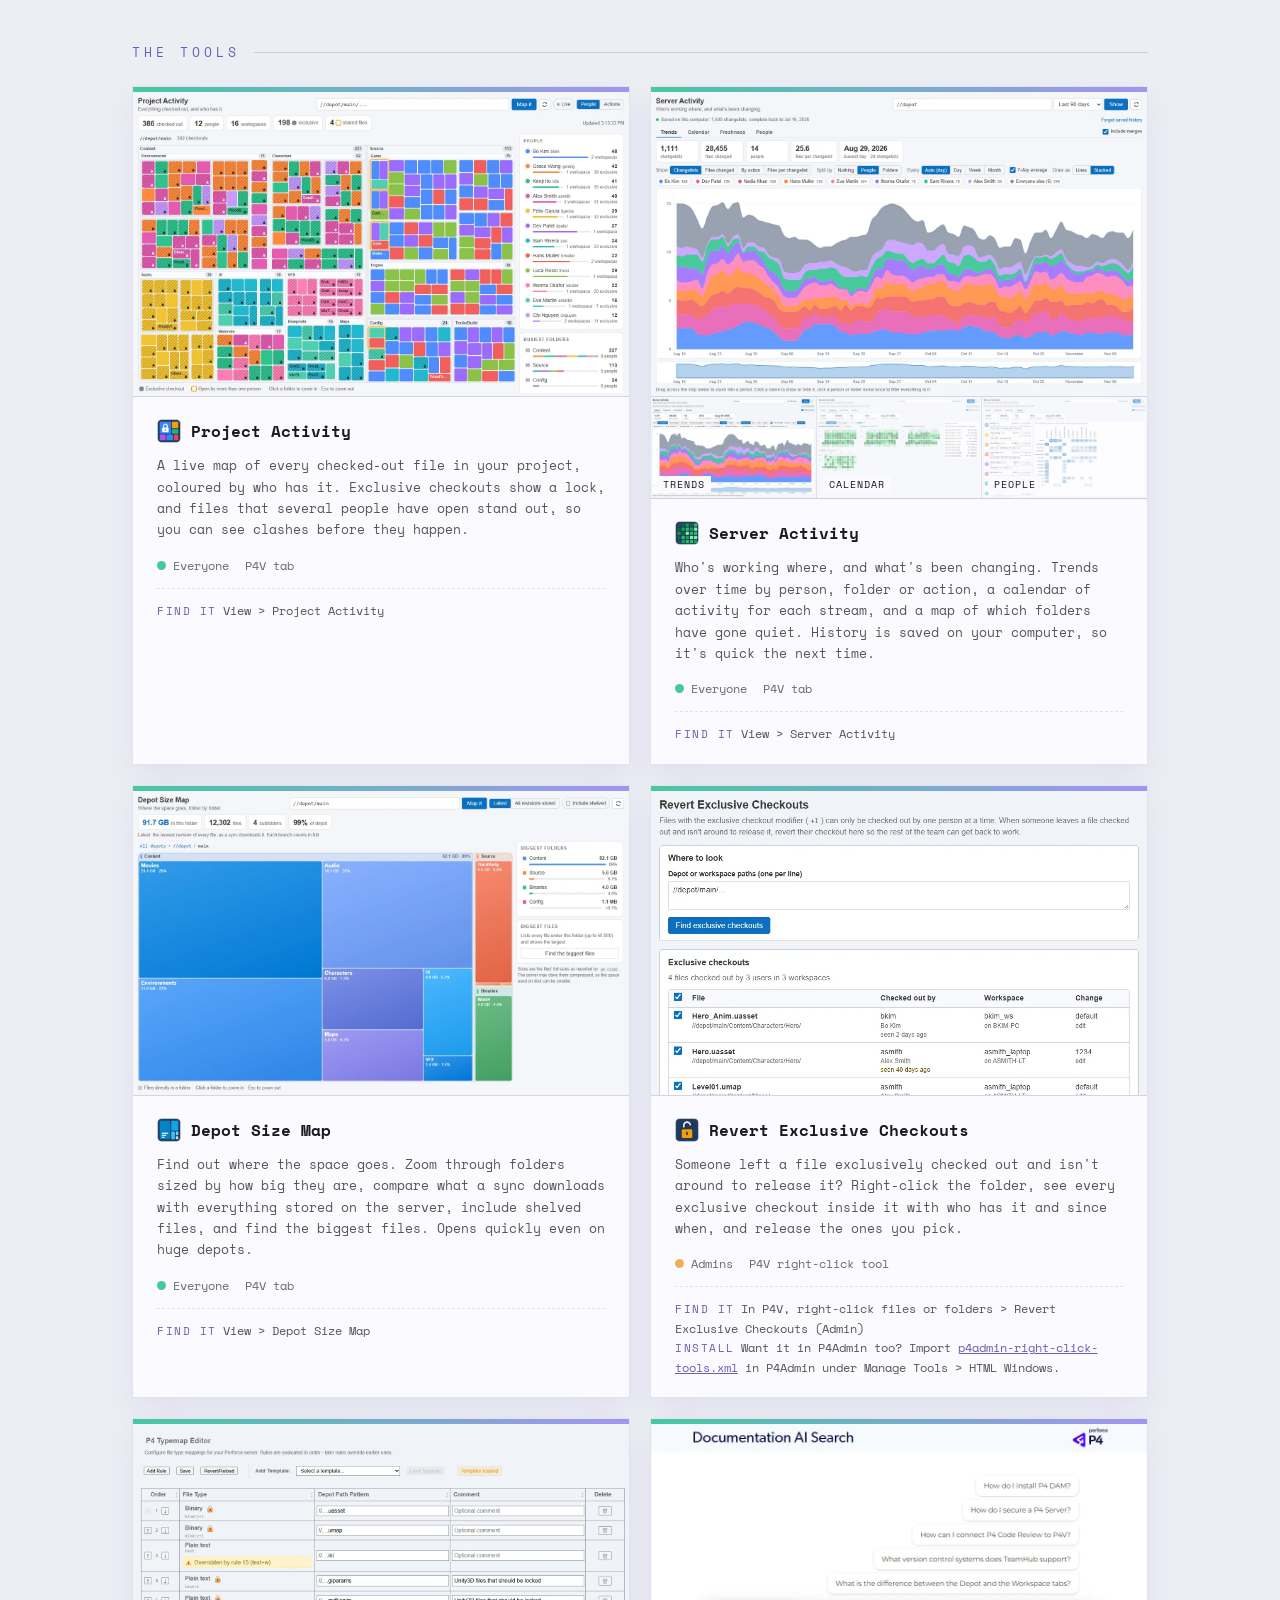
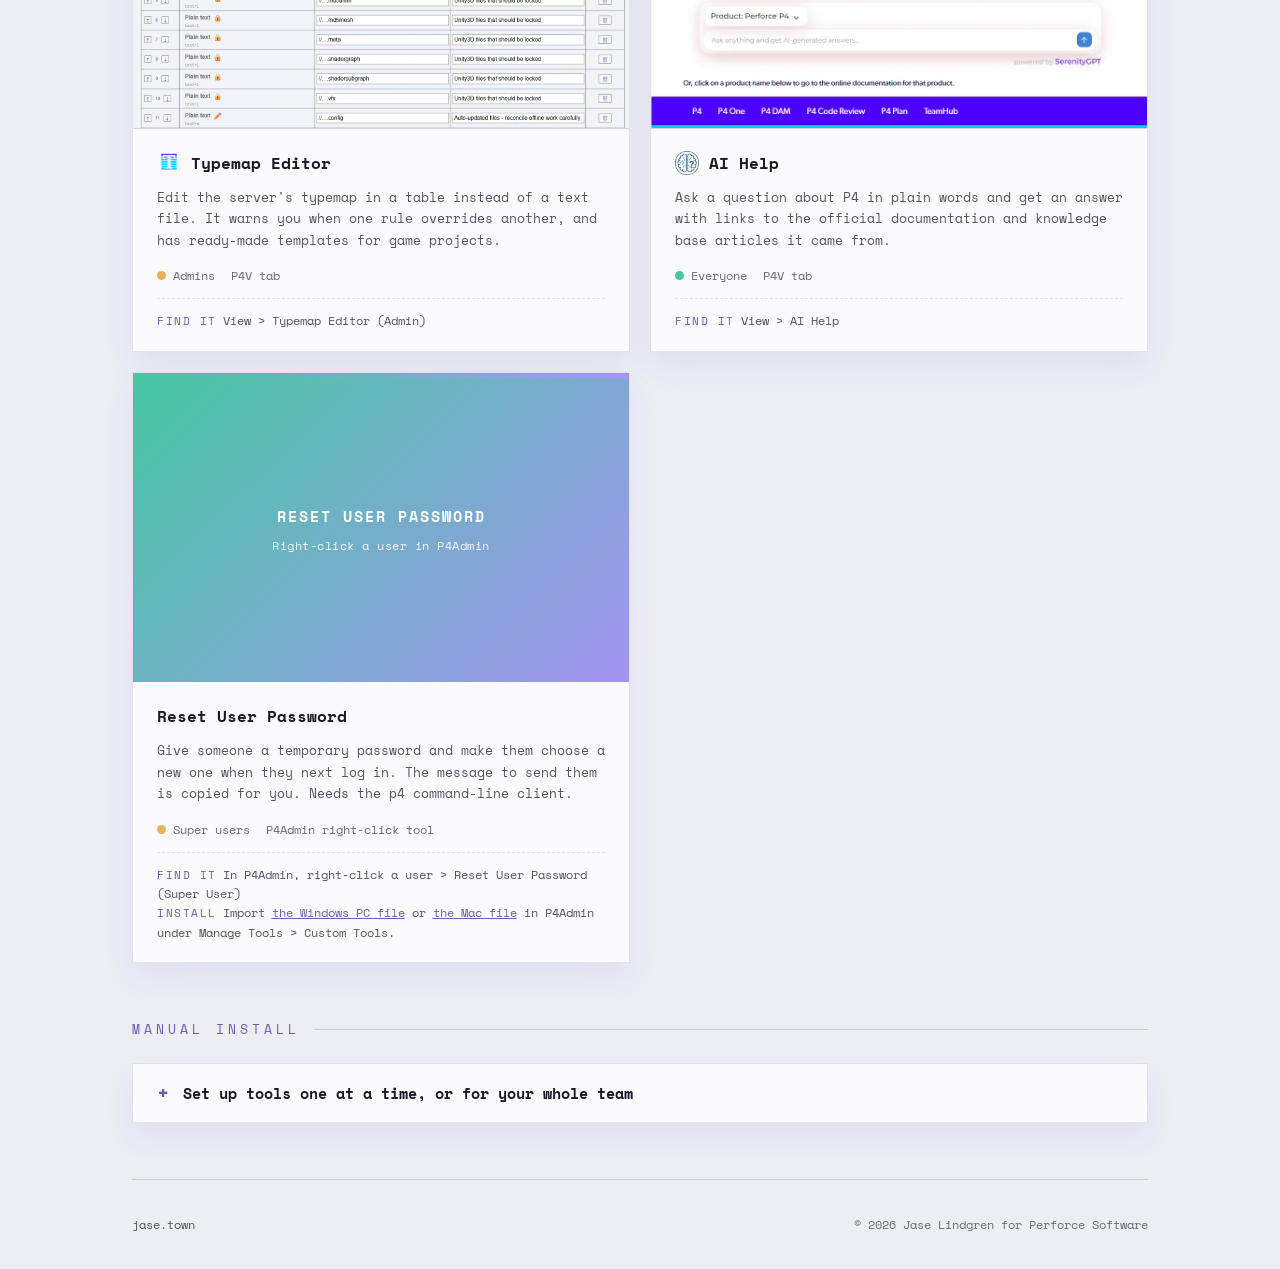
==== commit cc0716f8: "Rename install files and offer each tool one way "Windows" in a file name now only ever means the op" ====
--- a/site/index.html
+++ b/site/index.html
@@ -490,6 +490,30 @@
         gap: 10px;
         margin-top: 4px;
       }
+      .dl-group {
+        font-size: 11px;
+        letter-spacing: 2px;
+        text-transform: uppercase;
+        color: var(--muted);
+        margin: 4px 0 8px;
+      }
+      .downloads + .dl-group {
+        margin-top: 18px;
+      }
+      .import-list {
+        margin: 0 0 10px;
+        padding-left: 18px;
+        font-size: 13px;
+        line-height: 1.65;
+        color: var(--muted);
+      }
+      .import-list li {
+        margin-bottom: 8px;
+      }
+      .import-list strong {
+        color: var(--ink);
+        white-space: nowrap;
+      }
       .dl {
         display: flex;
         align-items: center;
@@ -629,7 +653,7 @@
         display: block;
         max-height: 4.6em;
         overflow: auto;
-        word-break: break-all;
+        white-space: nowrap;
         white-space: pre-wrap;
         padding: 3px 7px;
       }
@@ -816,26 +840,37 @@
             <div class="card-body">
               <div class="step-num">Step 1</div>
               <h3>Download the tools</h3>
+              <div class="dl-group">For P4V</div>
               <div class="downloads">
-                <a class="dl primary" href="xml/tabs.xml" download>
+                <a class="dl primary" href="xml/p4v-tabs.xml" download>
                   <span class="dl-arrow">↓</span>
                   <span class="dl-text">
-                    <span class="dl-name glitch">tabs.xml</span>
+                    <span class="dl-name glitch">p4v-tabs.xml</span>
                     <span class="dl-what">The five tabs. Start here.</span>
                   </span>
                 </a>
-                <a class="dl" href="xml/windows.xml" download>
+                <a class="dl" href="xml/p4v-right-click-tools.xml" download>
                   <span class="dl-arrow">↓</span>
                   <span class="dl-text">
-                    <span class="dl-name glitch">windows.xml</span>
-                    <span class="dl-what">Right-click tools for P4V</span>
+                    <span class="dl-name glitch">p4v-right-click-tools.xml</span>
+                    <span class="dl-what">Revert Exclusive Checkouts. Admins only.</span>
                   </span>
                 </a>
-                <a class="dl" href="xml/p4admin-windows.xml" download>
+              </div>
+              <div class="dl-group">For P4Admin (super users)</div>
+              <div class="downloads">
+                <a class="dl" href="xml/p4admin-custom-tools-pc.xml" download>
                   <span class="dl-arrow">↓</span>
                   <span class="dl-text">
-                    <span class="dl-name glitch">p4admin-windows.xml</span>
-                    <span class="dl-what">Right-click tools for P4Admin</span>
+                    <span class="dl-name glitch">p4admin-custom-tools-pc.xml</span>
+                    <span class="dl-what">Reset User Password, on a Windows PC</span>
+                  </span>
+                </a>
+                <a class="dl" href="xml/p4admin-custom-tools-mac.xml" download>
+                  <span class="dl-arrow">↓</span>
+                  <span class="dl-text">
+                    <span class="dl-name glitch">p4admin-custom-tools-mac.xml</span>
+                    <span class="dl-what">Reset User Password, on a Mac</span>
                   </span>
                 </a>
               </div>
@@ -848,20 +883,33 @@
               <div class="step-num">Step 2</div>
               <h3>Import them</h3>
               <p>
-                Go to <span class="menu-path">Tools &gt; Manage Tools</span>,
-                pick <span class="menu-path">HTML Tabs…</span> (or
-                <span class="menu-path">HTML Windows…</span> for the window
-                files), click <em>Import</em>, and choose the file.
+                Each file goes in its own place, under
+                <span class="menu-path">Tools &gt; Manage Tools</span>. Pick
+                the item below, click <em>Import</em>, and choose the file.
               </p>
+              <ul class="import-list">
+                <li>
+                  <strong>p4v-tabs.xml</strong>: in P4V,
+                  <span class="menu-path">HTML Tabs</span>. Open the tabs from
+                  the <span class="menu-path">View</span> menu.
+                </li>
+                <li>
+                  <strong>p4v-right-click-tools.xml</strong>: in P4V,
+                  <span class="menu-path">HTML Windows</span> (P4V's name for
+                  tools that open in their own window). Right-click files or
+                  folders to use it.
+                </li>
+                <li>
+                  <strong>p4admin-custom-tools-pc.xml</strong> or
+                  <strong>p4admin-custom-tools-mac.xml</strong>: in P4Admin,
+                  <span class="menu-path">Custom Tools</span>. Right-click a
+                  user to use it.
+                </li>
+              </ul>
               <p>
-                P4V then lists every tool in the file. Untick any you don't
-                want. Tools marked <em>(Admin)</em> only work for admins and
-                super users, so everyone else can leave them out.
-              </p>
-              <p>
-                Open the new tabs from the <span class="menu-path">View</span>
-                menu. Right-click tools appear when you right-click files and
-                folders.
+                Before importing, P4V lists every tool in the file. Untick any
+                you don't want. Tools marked <em>(Admin)</em> only work for
+                admins and super users, so everyone else can leave them out.
               </p>
               <p>
                 If a tool won't load, check the permitted base URLs in
@@ -874,9 +922,9 @@
         </div>
 
         <p class="admin-note">
-          <strong>Running a team?</strong> A server admin can give everyone the
-          tabs and windows at once, with no importing, by pointing P4V at the
-          same files. See <a href="#manual">Manual install</a> below for the
+          <strong>Running a team?</strong> A server admin can give everyone in
+          P4V the tabs and right-click tools at once, with no importing, by
+          pointing P4V at the same files. See <a href="#manual">Manual install</a> below for the
           commands.
         </p>
       </section>
@@ -920,11 +968,11 @@
             <div id="manualTools"></div>
 
             <div class="manual-tool">
-              <h3>Roll out to your whole team <span class="tag">Server admins</span></h3>
+              <h3>Roll out to your whole P4V team <span class="tag">Server admins</span></h3>
               <dl class="fields" id="teamFields"></dl>
               <p class="section-lead" style="margin: 10px 0 0; font-size: 12px">
-                P4V picks these up the next time people connect. P4Admin doesn't
-                read these properties, so P4Admin users still import the files.
+                P4V picks these up the next time people connect. They only cover
+                P4V, so Reset User Password is still imported in P4Admin.
                 If your server uses <code>P4VJS.HTMLAllowList</code>, add
                 <code>https://jase.town</code> to it.
               </p>
@@ -962,12 +1010,8 @@
             shots: [["screenshots/project-activity.webp", "Map"]],
             desc:
               "A live map of every checked-out file in your project, coloured by who has it. Exclusive checkouts show a lock, and files that several people have open stand out, so you can see clashes before they happen.",
-            find:
-              "View > Project Activity. Or right-click folders > Project Activity (selected folders).",
-            manual: [
-              { type: "HTML Tab", path: "tools/project-activity/index.html" },
-              { type: "HTML Window", path: "tools/project-activity/index.html", arg: "%D", size: "1280 × 820" },
-            ],
+            find: "View > Project Activity",
+            manual: [{ type: "HTML Tab", path: "tools/project-activity/index.html" }],
           },
           {
             name: "Server Activity",
@@ -992,12 +1036,8 @@
             shots: [["screenshots/depot-size-map.webp", "Map"]],
             desc:
               "Find out where the space goes. Zoom through folders sized by how big they are, compare what a sync downloads with everything stored on the server, include shelved files, and find the biggest files. Opens quickly even on huge depots.",
-            find:
-              "View > Depot Size Map. Or right-click a folder > Depot Size Map (selected folder).",
-            manual: [
-              { type: "HTML Tab", path: "tools/depot-size-map/index.html" },
-              { type: "HTML Window", path: "tools/depot-size-map/index.html", arg: "%D", size: "1280 × 820" },
-            ],
+            find: "View > Depot Size Map",
+            manual: [{ type: "HTML Tab", path: "tools/depot-size-map/index.html" }],
           },
           {
             name: "Revert Exclusive Checkouts",
@@ -1007,12 +1047,17 @@
             shots: [["screenshots/revert-exclusive-checkouts.webp", "Window"]],
             desc:
               "Someone left a file exclusively checked out and isn't around to release it? Right-click the folder, see every exclusive checkout inside it with who has it and since when, and release the ones you pick.",
-            find: "Right-click files or folders > Revert Exclusive Checkouts (Admin)",
+            find: "In P4V, right-click files or folders > Revert Exclusive Checkouts (Admin)",
+            install: {
+              before: "Want it in P4Admin too? Import ",
+              links: [["xml/p4admin-right-click-tools.xml", "p4admin-right-click-tools.xml"]],
+              after: " in P4Admin under Manage Tools > HTML Windows.",
+            },
             manual: [
               {
                 type: "HTML Window",
                 path: "tools/revert-exclusive-checkouts/index.html",
-                arg: "%D in P4V, %F in P4Admin",
+                arg: "%D in P4V, or %F in P4Admin",
                 size: "960 × 760",
                 note: "Add to applicable context menus, and refresh P4V when the window closes",
               },
@@ -1047,12 +1092,16 @@
             placeholder: ["RESET USER PASSWORD", "Right-click a user in P4Admin"],
             desc:
               "Give someone a temporary password and make them choose a new one when they next log in. The message to send them is copied for you. Needs the p4 command-line client.",
-            find: "Right-click a user > Reset User Password (Super User)",
+            find: "In P4Admin, right-click a user > Reset User Password (Super User)",
             customTool: "reset-password",
-            downloads: [
-              ["xml/custom-tools-windows.xml", "Windows"],
-              ["xml/custom-tools-macos.xml", "macOS"],
-            ],
+            install: {
+              before: "Import ",
+              links: [
+                ["xml/p4admin-custom-tools-pc.xml", "the Windows PC file"],
+                ["xml/p4admin-custom-tools-mac.xml", "the Mac file"],
+              ],
+              after: " in P4Admin under Manage Tools > Custom Tools.",
+            },
           },
         ];
 
@@ -1162,25 +1211,25 @@
                   "div",
                   { className: "card-meta" },
                   el("span", {}, el("span", { className: "dot", style: `background:${whoColor}` }), tool.who),
-                  el("span", {}, tool.kind === "Tab" ? "P4V tab" : "Right-click tool")
+                  el("span", {}, tool.kind === "Tab" ? "P4V tab" : tool.customTool ? "P4Admin right-click tool" : "P4V right-click tool")
                 ),
                 el(
                   "p",
                   { className: "find" },
                   el("strong", {}, "find it"),
                   tool.find,
-                  tool.downloads &&
+                  tool.install &&
                     el(
                       "span",
                       {},
                       el("br"),
                       el("strong", {}, "install"),
-                      "Import ",
-                      tool.downloads.flatMap(([href, label], i) => [
+                      tool.install.before,
+                      tool.install.links.flatMap(([href, label], i) => [
                         i ? " or " : "",
-                        el("a", { href, download: true }, `the ${label} file`),
+                        el("a", { href, download: true }, label),
                       ]),
-                      " under Manage Tools > Custom Tools."
+                      tool.install.after
                     )
                 )
               )
@@ -1212,18 +1261,18 @@
               .then((r) => r.json())
               .then((def) => {
                 fields.append(
-                  ...field("Add it as", "Custom Tool (Tools > Manage Tools > Custom Tools > New > Tool…)").flat(),
+                  ...field("Add it as", "Custom Tool, in P4Admin (Tools > Manage Tools > Custom Tools > New > Tool…)").flat(),
                   ...field("Options", def.options.join(", ")).flat(),
                   ...field(
                     "Note",
                     "Paste the Arguments exactly as shown, without adding quotes. They contain the script encoded as base64."
                   ).flat(),
-                  el("div", { className: "os-label" }, "Windows"),
+                  el("div", { className: "os-label" }, "Windows PC"),
                   ...field("Application", def.windows.application, true).flat(),
                   ...field("Arguments", def.windows.arguments, true).flat(),
                   el("dt", {}, "Source"),
                   el("dd", { className: "plain" }, el("a", { href: `${REPO}/blob/main/${def.windows.source}` }, def.windows.source)),
-                  el("div", { className: "os-label" }, "macOS"),
+                  el("div", { className: "os-label" }, "Mac"),
                   ...field("Application", def.macos.application, true).flat(),
                   ...field("Arguments", def.macos.arguments, true).flat(),
                   el("dt", {}, "Source"),
@@ -1238,8 +1287,8 @@
 
         const team = document.getElementById("teamFields");
         team.append(
-          ...field("Tabs", `p4 property -a -n P4VJS.HTMLTabs -v ${new URL("xml/tabs.xml", BASE).href}`, true).flat(),
-          ...field("Windows", `p4 property -a -n P4VJS.HTMLWindows -v ${new URL("xml/windows.xml", BASE).href}`, true).flat()
+          ...field("Tabs", `p4 property -a -n P4VJS.HTMLTabs -v ${new URL("xml/p4v-tabs.xml", BASE).href}`, true).flat(),
+          ...field("Right-click tools", `p4 property -a -n P4VJS.HTMLWindows -v ${new URL("xml/p4v-right-click-tools.xml", BASE).href}`, true).flat()
         );
 
         // Open the manual section when linked to directly.
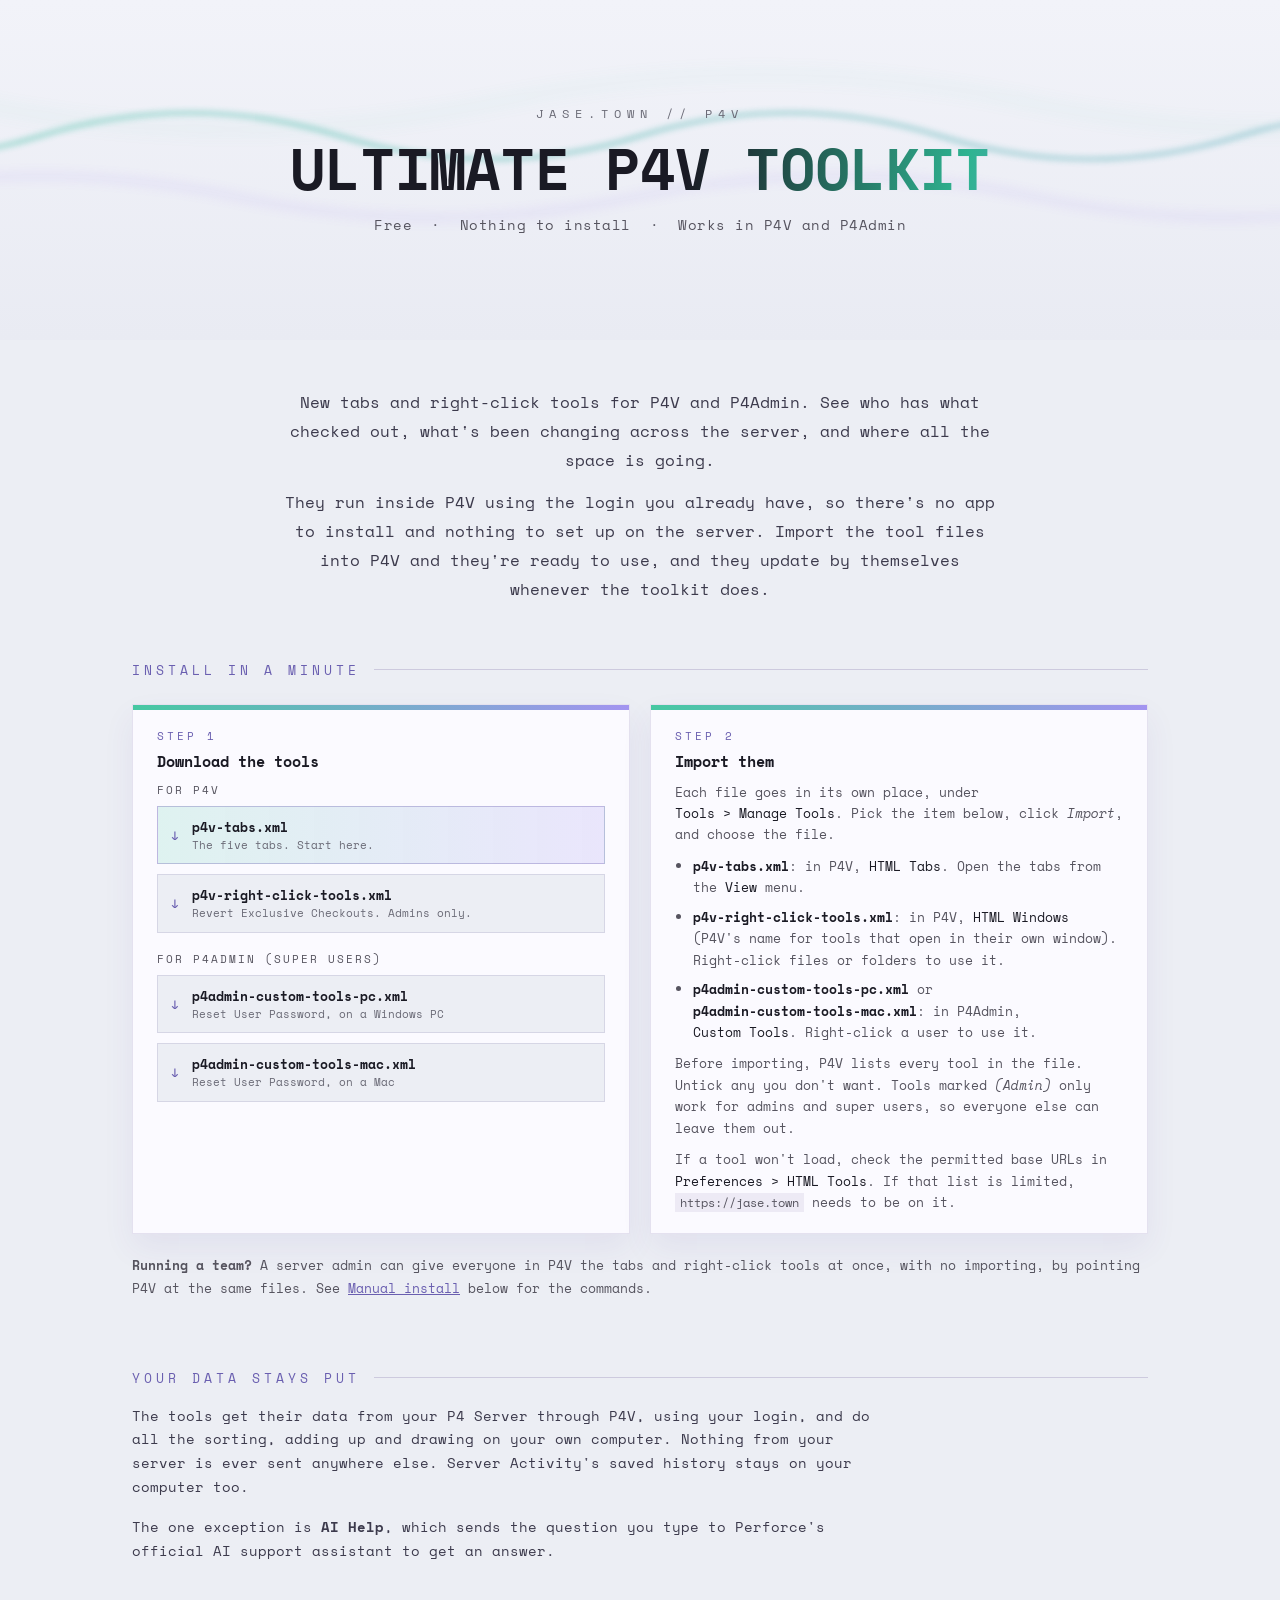
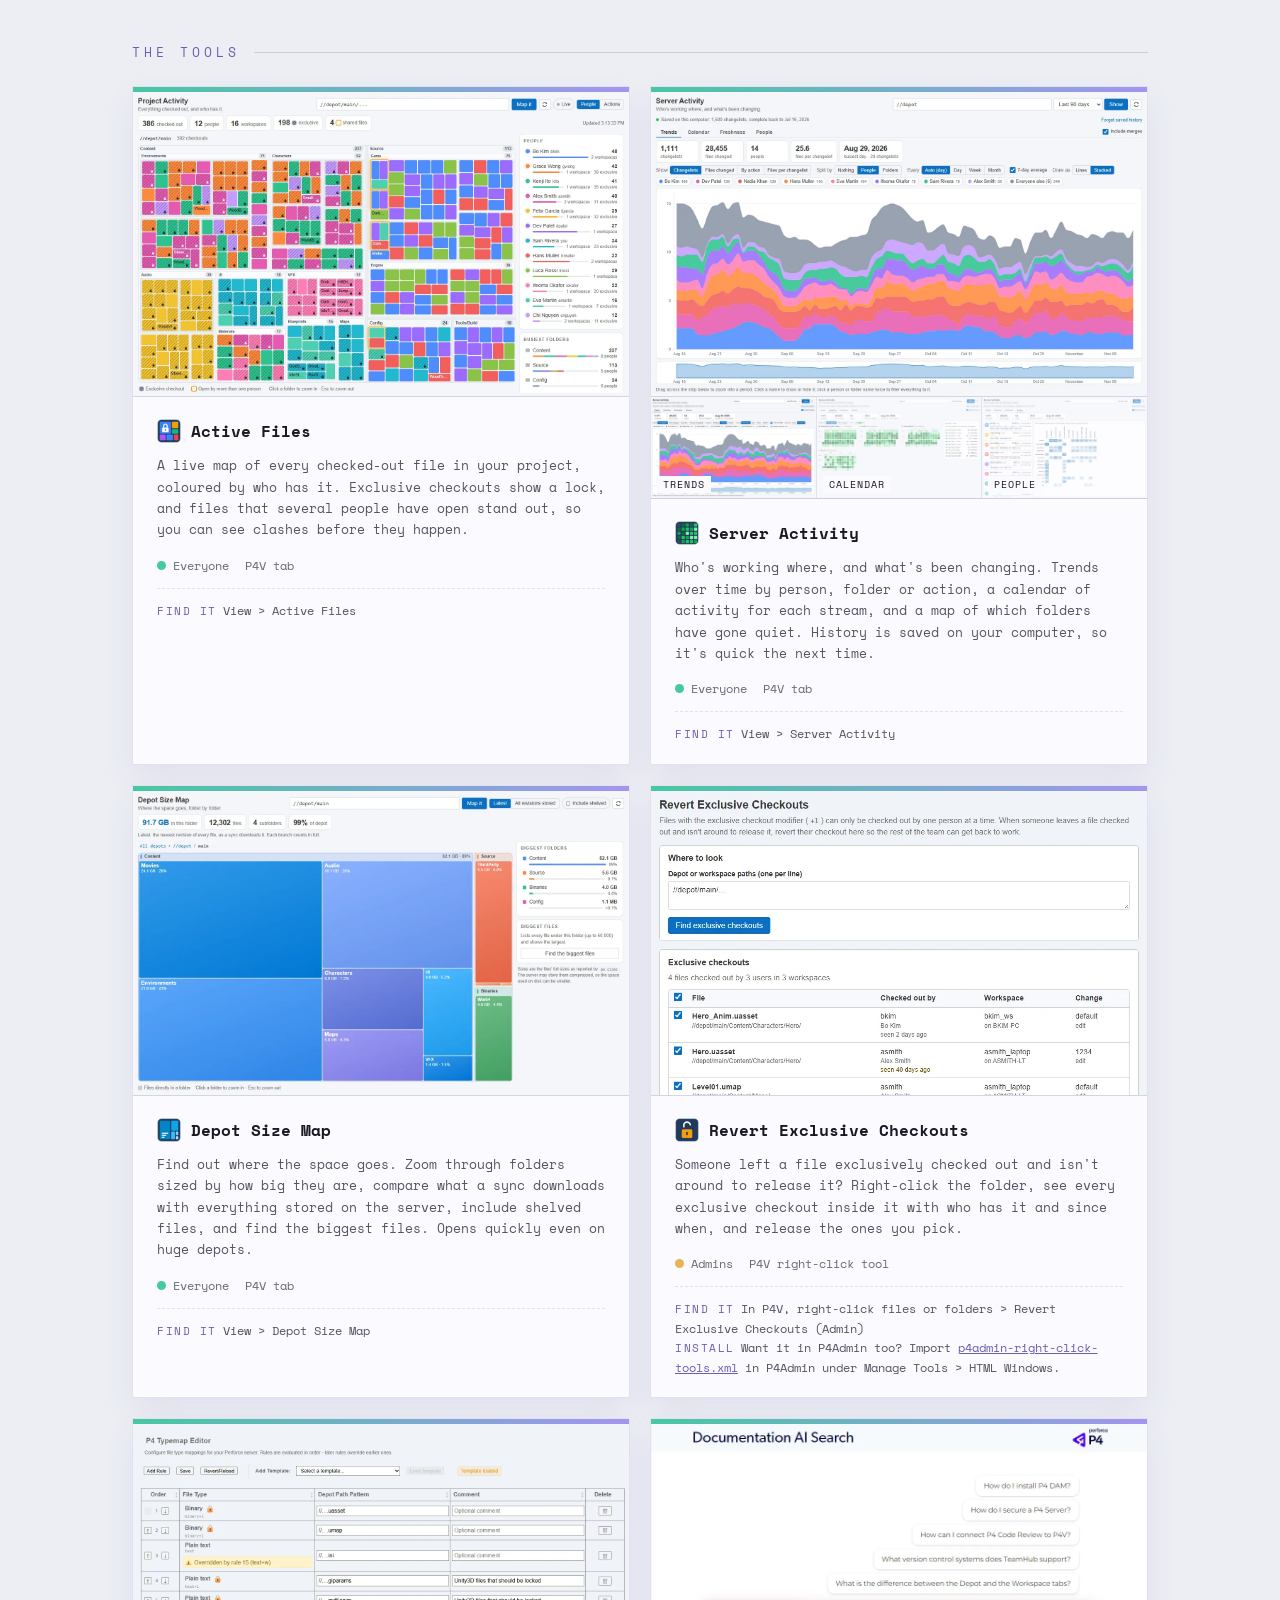
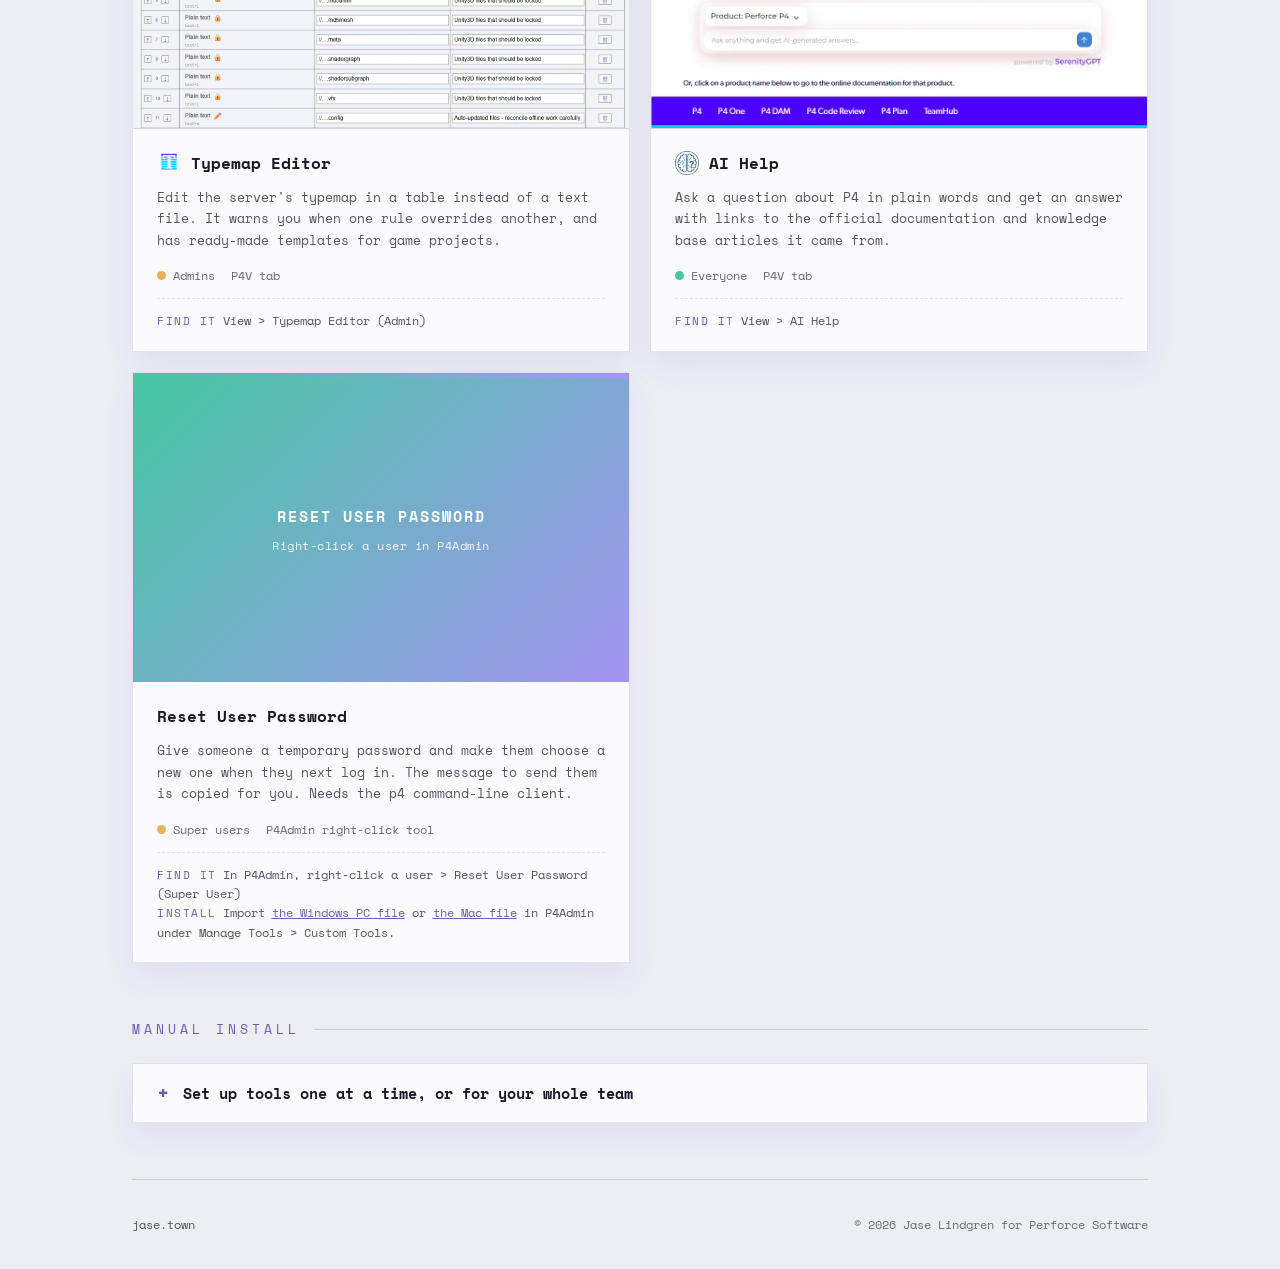
==== commit d055877a: "Rename Project Activity to Active Files The tab shows what's checked out right now, so name it for t" ====
--- a/site/index.html
+++ b/site/index.html
@@ -1003,14 +1003,14 @@
 
         const tools = [
           {
-            name: "Project Activity",
+            name: "Active Files",
             icon: "icons/project-activity.png",
             kind: "Tab",
             who: "Everyone",
             shots: [["screenshots/project-activity.webp", "Map"]],
             desc:
               "A live map of every checked-out file in your project, coloured by who has it. Exclusive checkouts show a lock, and files that several people have open stand out, so you can see clashes before they happen.",
-            find: "View > Project Activity",
+            find: "View > Active Files",
             manual: [{ type: "HTML Tab", path: "tools/project-activity/index.html" }],
           },
           {
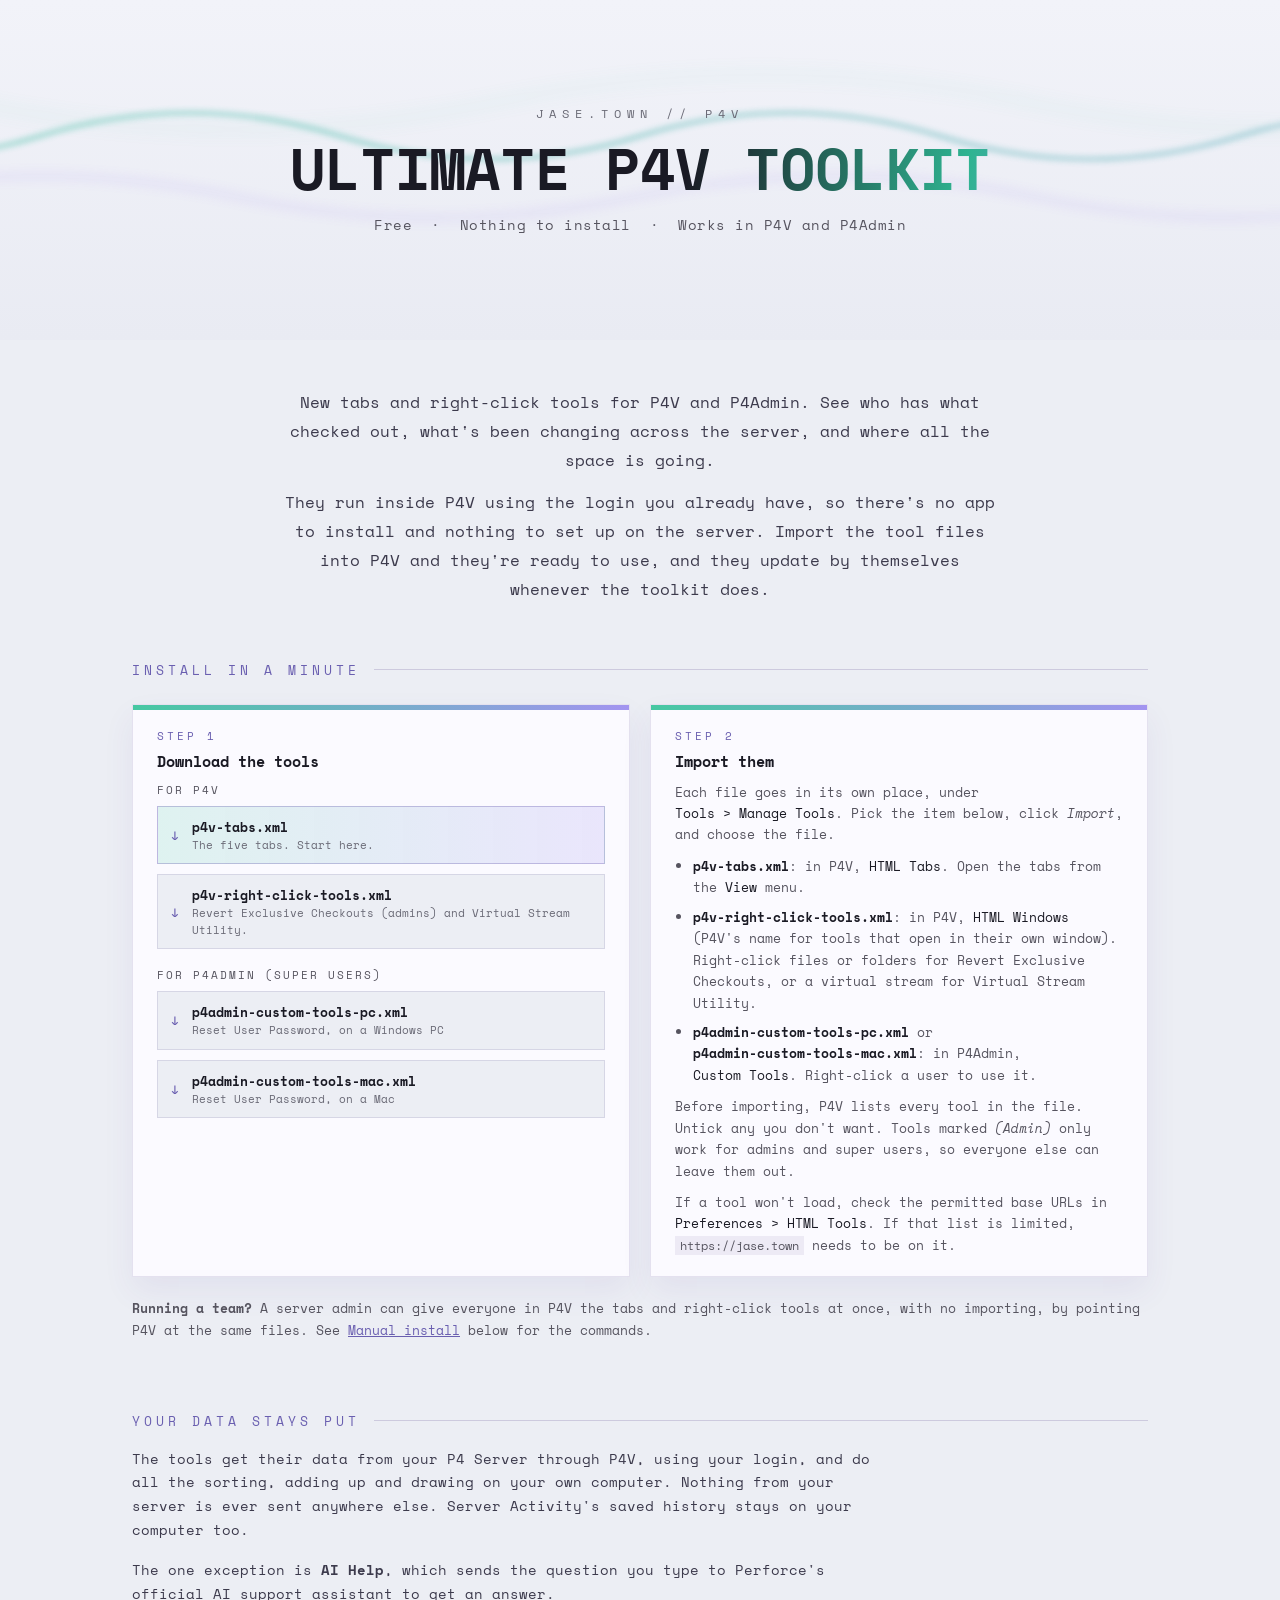
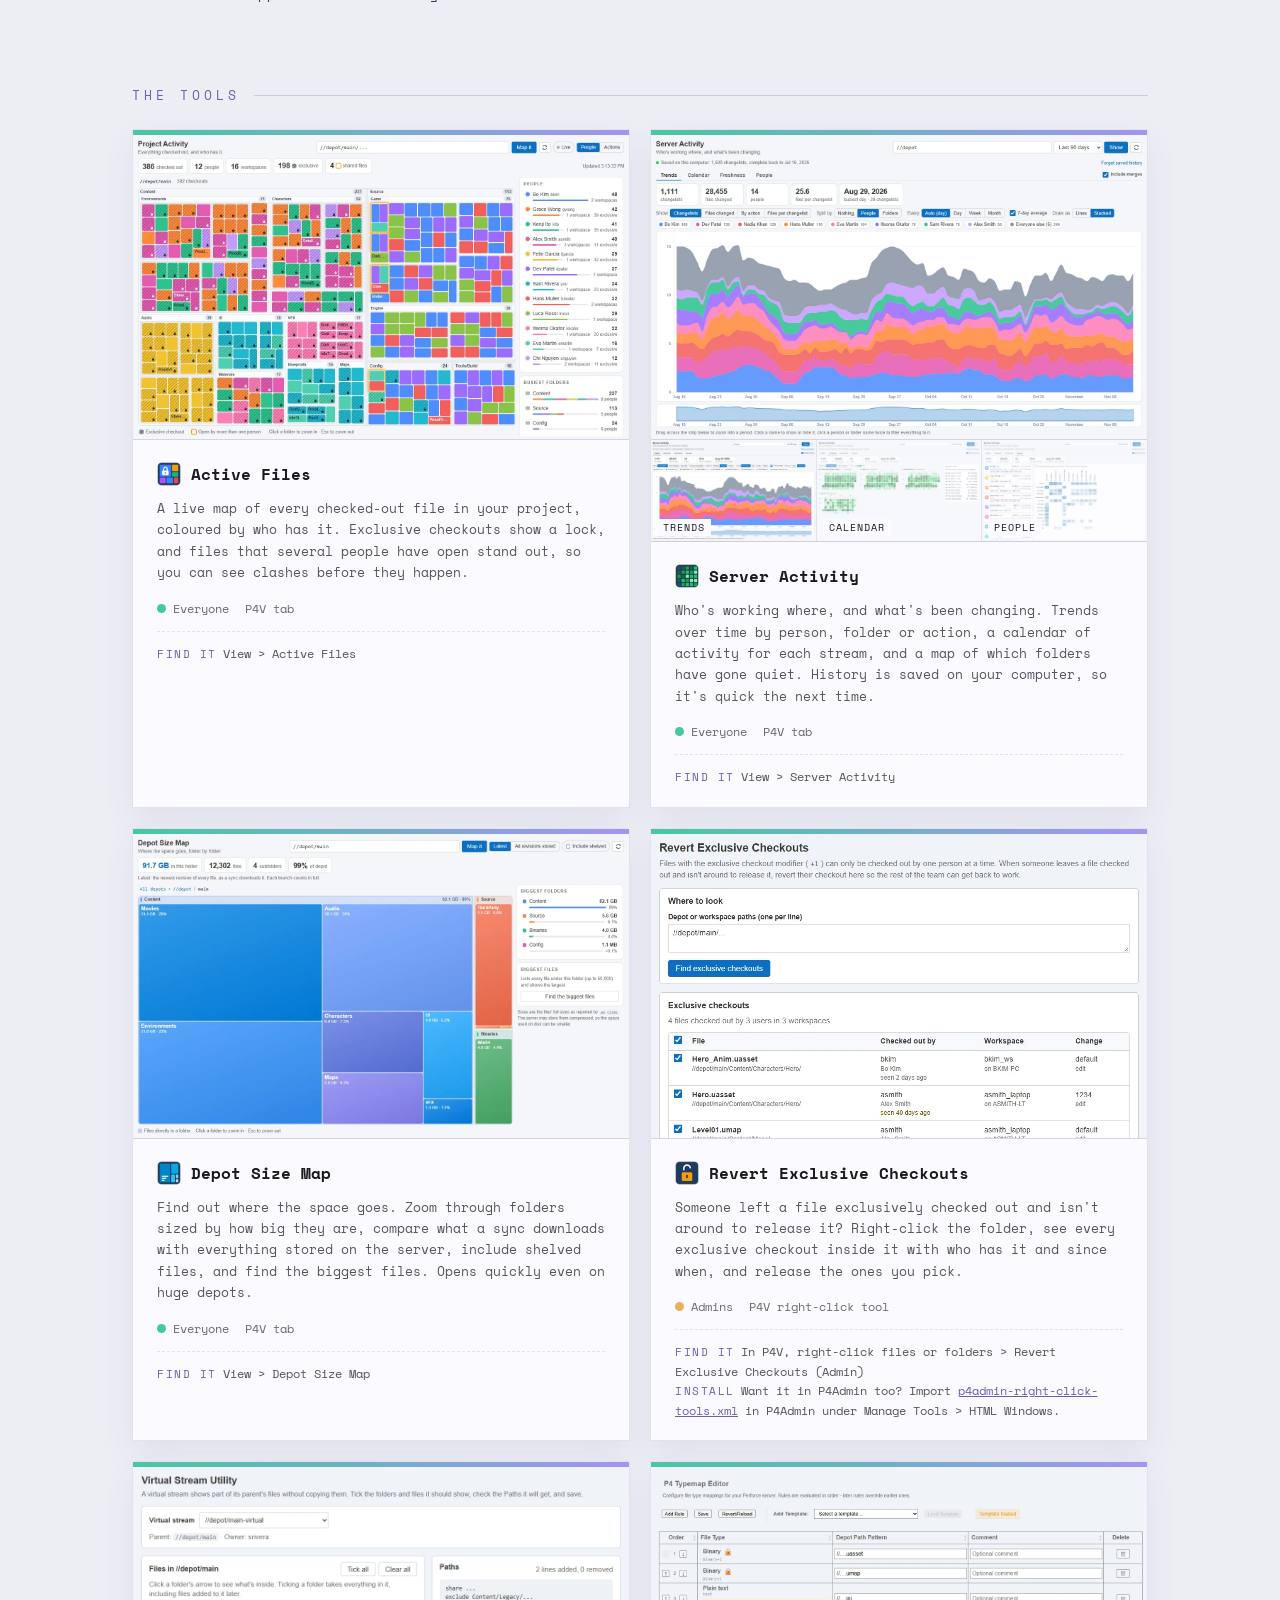
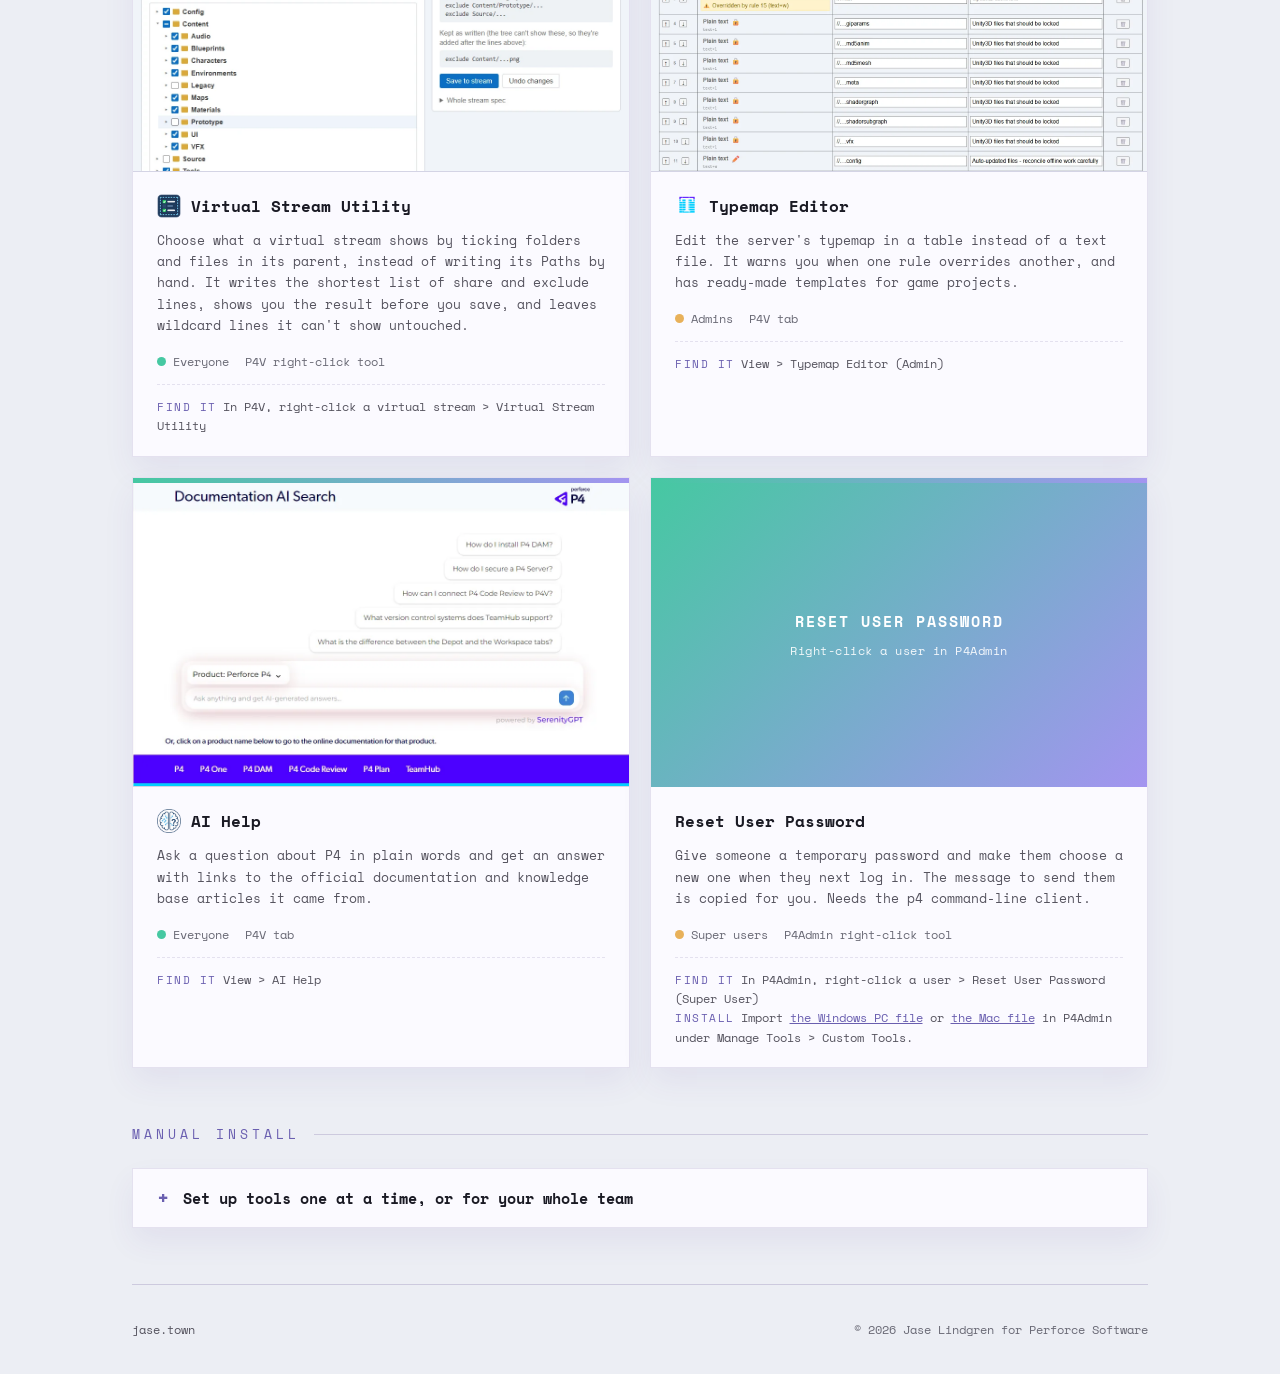
==== commit b2aeaf92: "Add Virtual Stream Utility A right-click HTML Window (%t) for choosing what a virtual stream shows: " ====
--- a/site/index.html
+++ b/site/index.html
@@ -853,7 +853,7 @@
                   <span class="dl-arrow">↓</span>
                   <span class="dl-text">
                     <span class="dl-name glitch">p4v-right-click-tools.xml</span>
-                    <span class="dl-what">Revert Exclusive Checkouts. Admins only.</span>
+                    <span class="dl-what">Revert Exclusive Checkouts (admins) and Virtual Stream Utility.</span>
                   </span>
                 </a>
               </div>
@@ -897,7 +897,8 @@
                   <strong>p4v-right-click-tools.xml</strong>: in P4V,
                   <span class="menu-path">HTML Windows</span> (P4V's name for
                   tools that open in their own window). Right-click files or
-                  folders to use it.
+                  folders for Revert Exclusive Checkouts, or a virtual stream
+                  for Virtual Stream Utility.
                 </li>
                 <li>
                   <strong>p4admin-custom-tools-pc.xml</strong> or
@@ -1064,6 +1065,25 @@
             ],
           },
           {
+            name: "Virtual Stream Utility",
+            icon: "icons/virtual-stream-utility.png",
+            kind: "Right-click",
+            who: "Everyone",
+            shots: [["screenshots/virtual-stream-utility.webp", "Window"]],
+            desc:
+              "Choose what a virtual stream shows by ticking folders and files in its parent, instead of writing its Paths by hand. It writes the shortest list of share and exclude lines, shows you the result before you save, and leaves wildcard lines it can't show untouched.",
+            find: "In P4V, right-click a virtual stream > Virtual Stream Utility",
+            manual: [
+              {
+                type: "HTML Window",
+                path: "tools/virtual-stream-utility/index.html",
+                arg: "%t",
+                size: "1100 × 800",
+                note: "Add to applicable context menus, and refresh P4V when the window closes",
+              },
+            ],
+          },
+          {
             name: "Typemap Editor",
             icon: "icons/typemap.png",
             kind: "Tab",
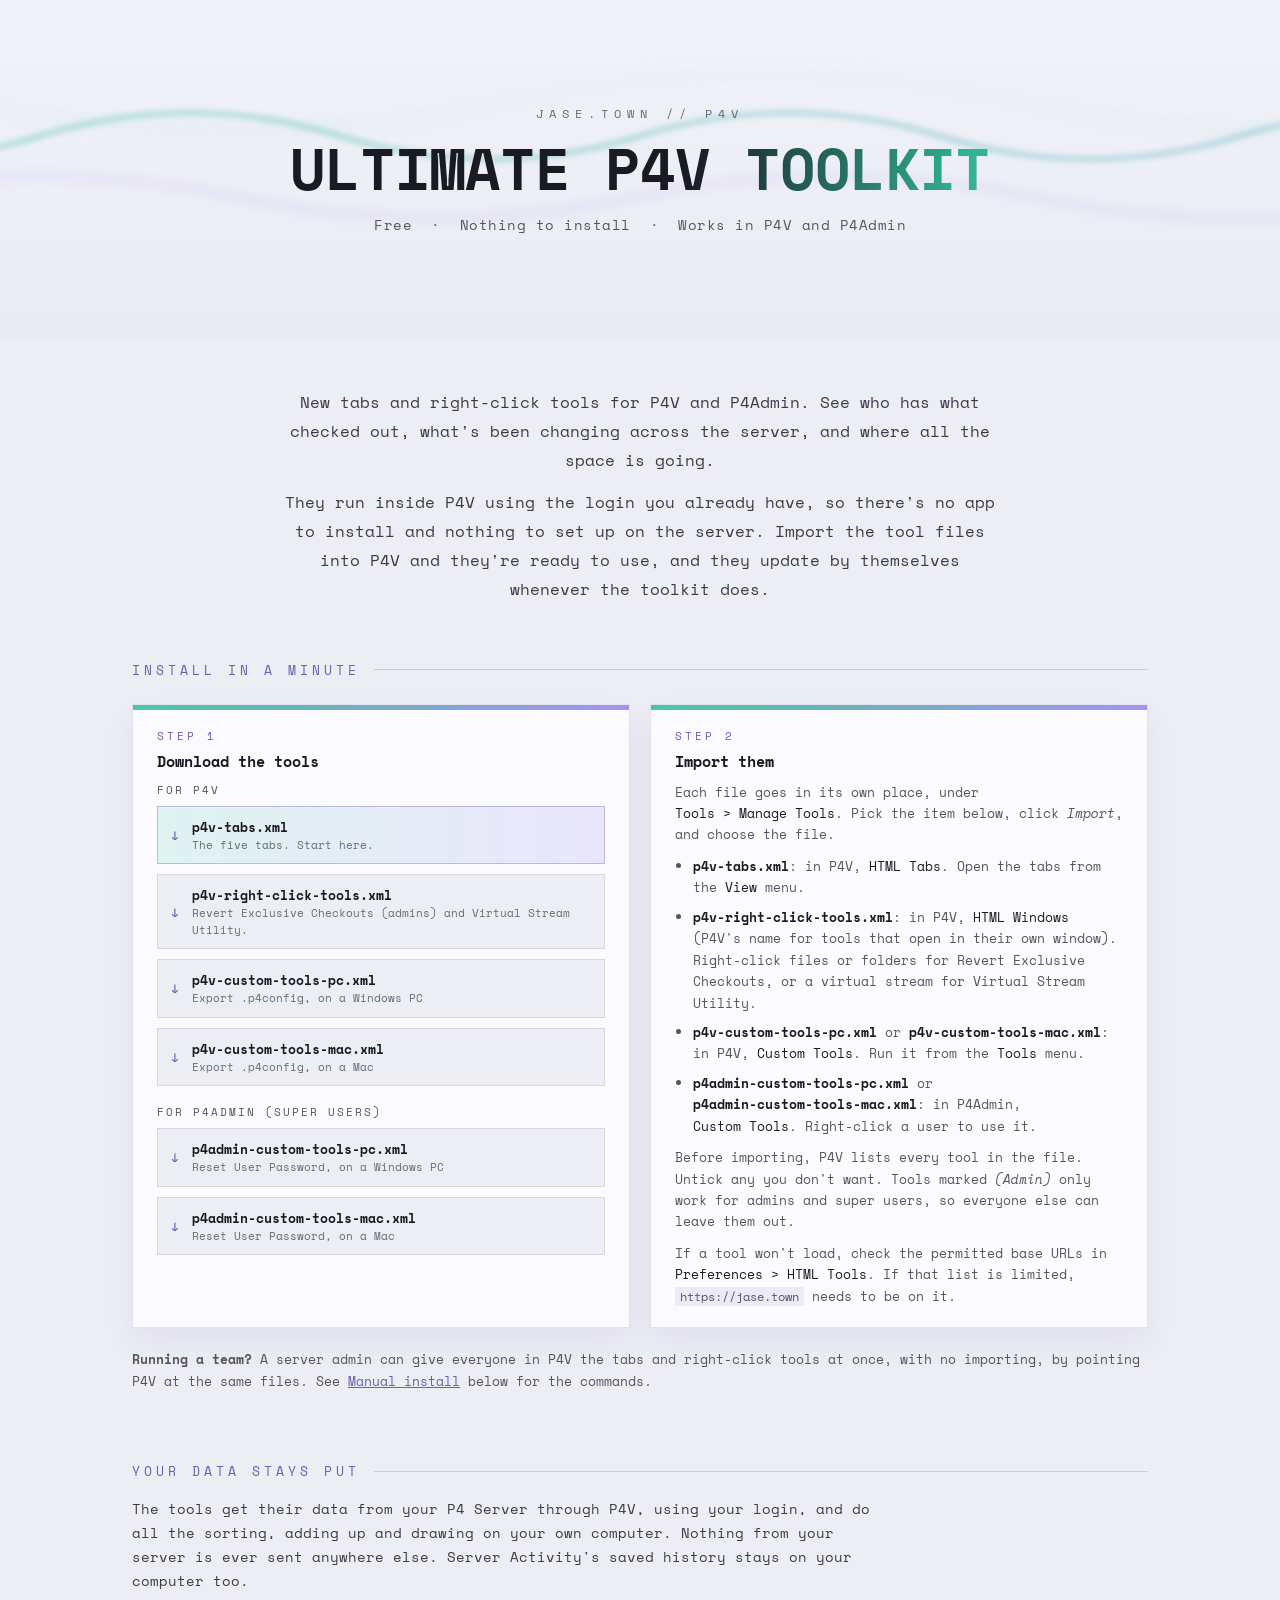
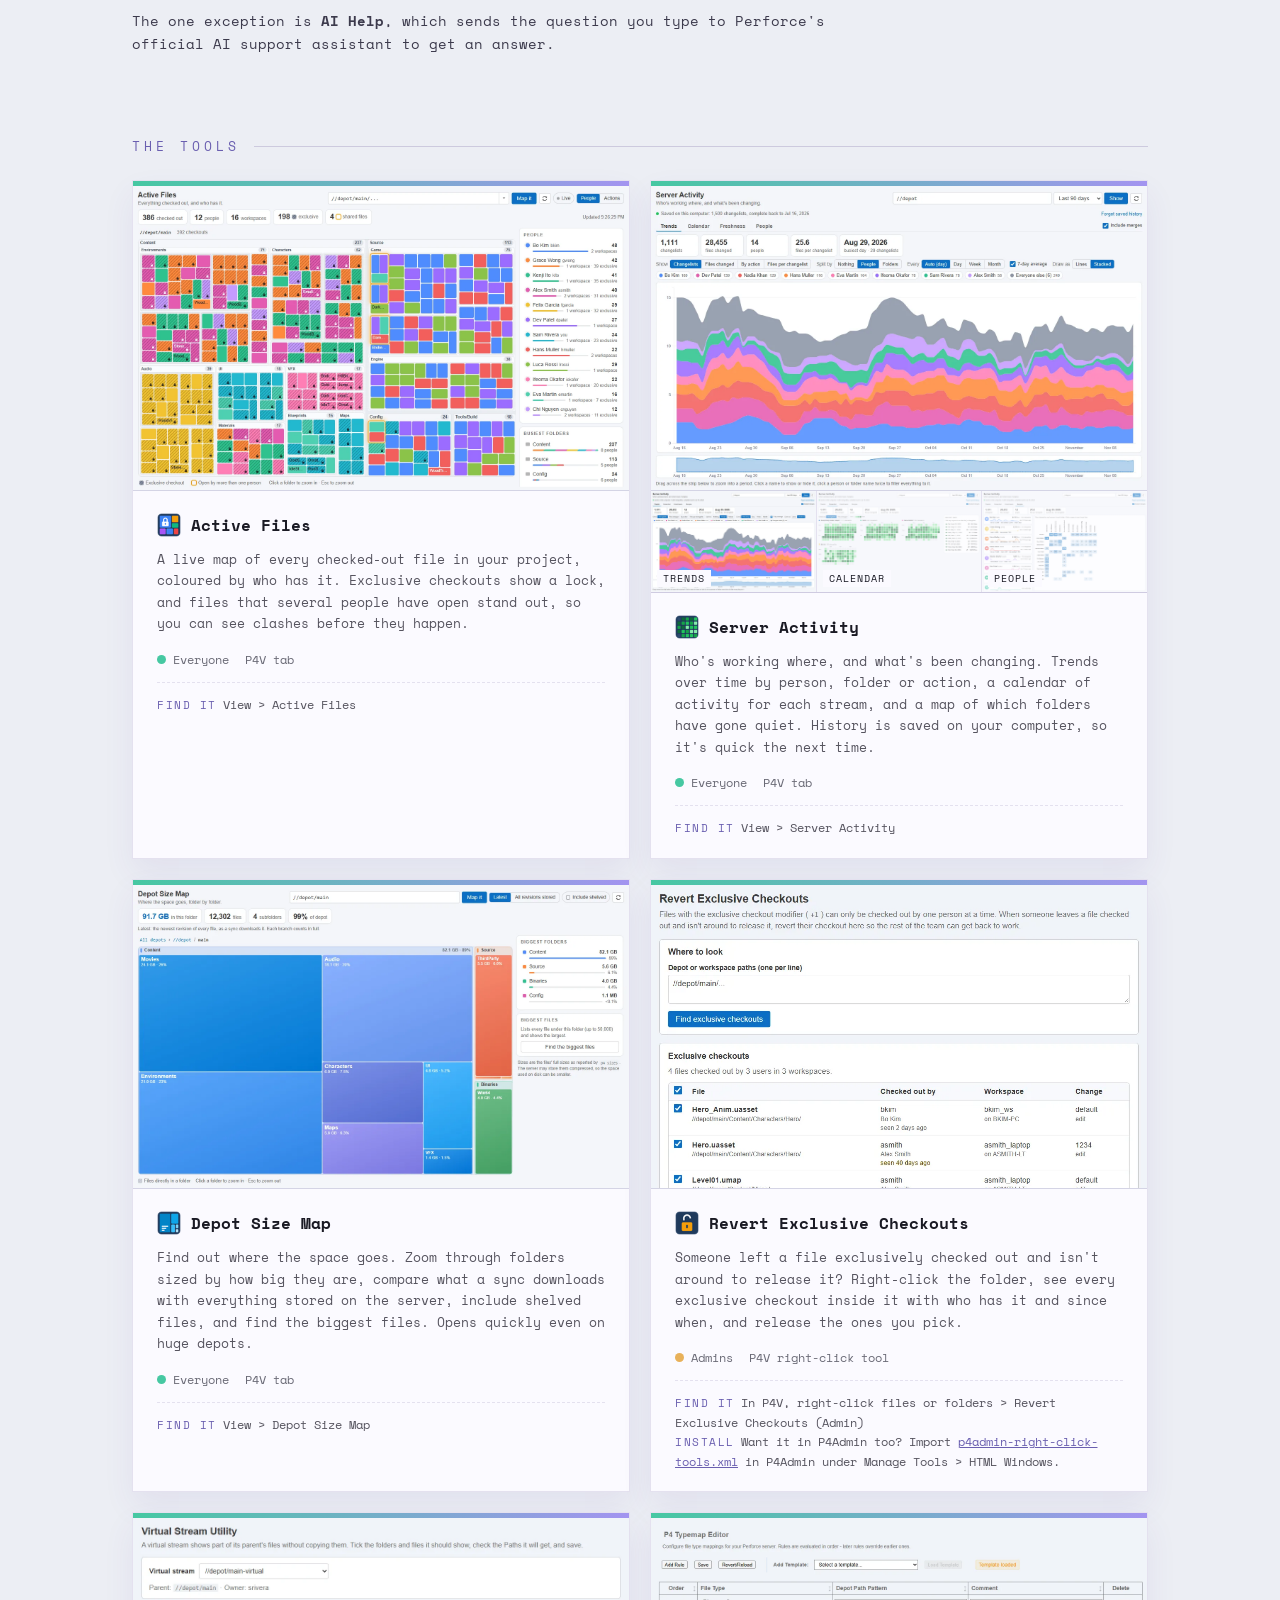
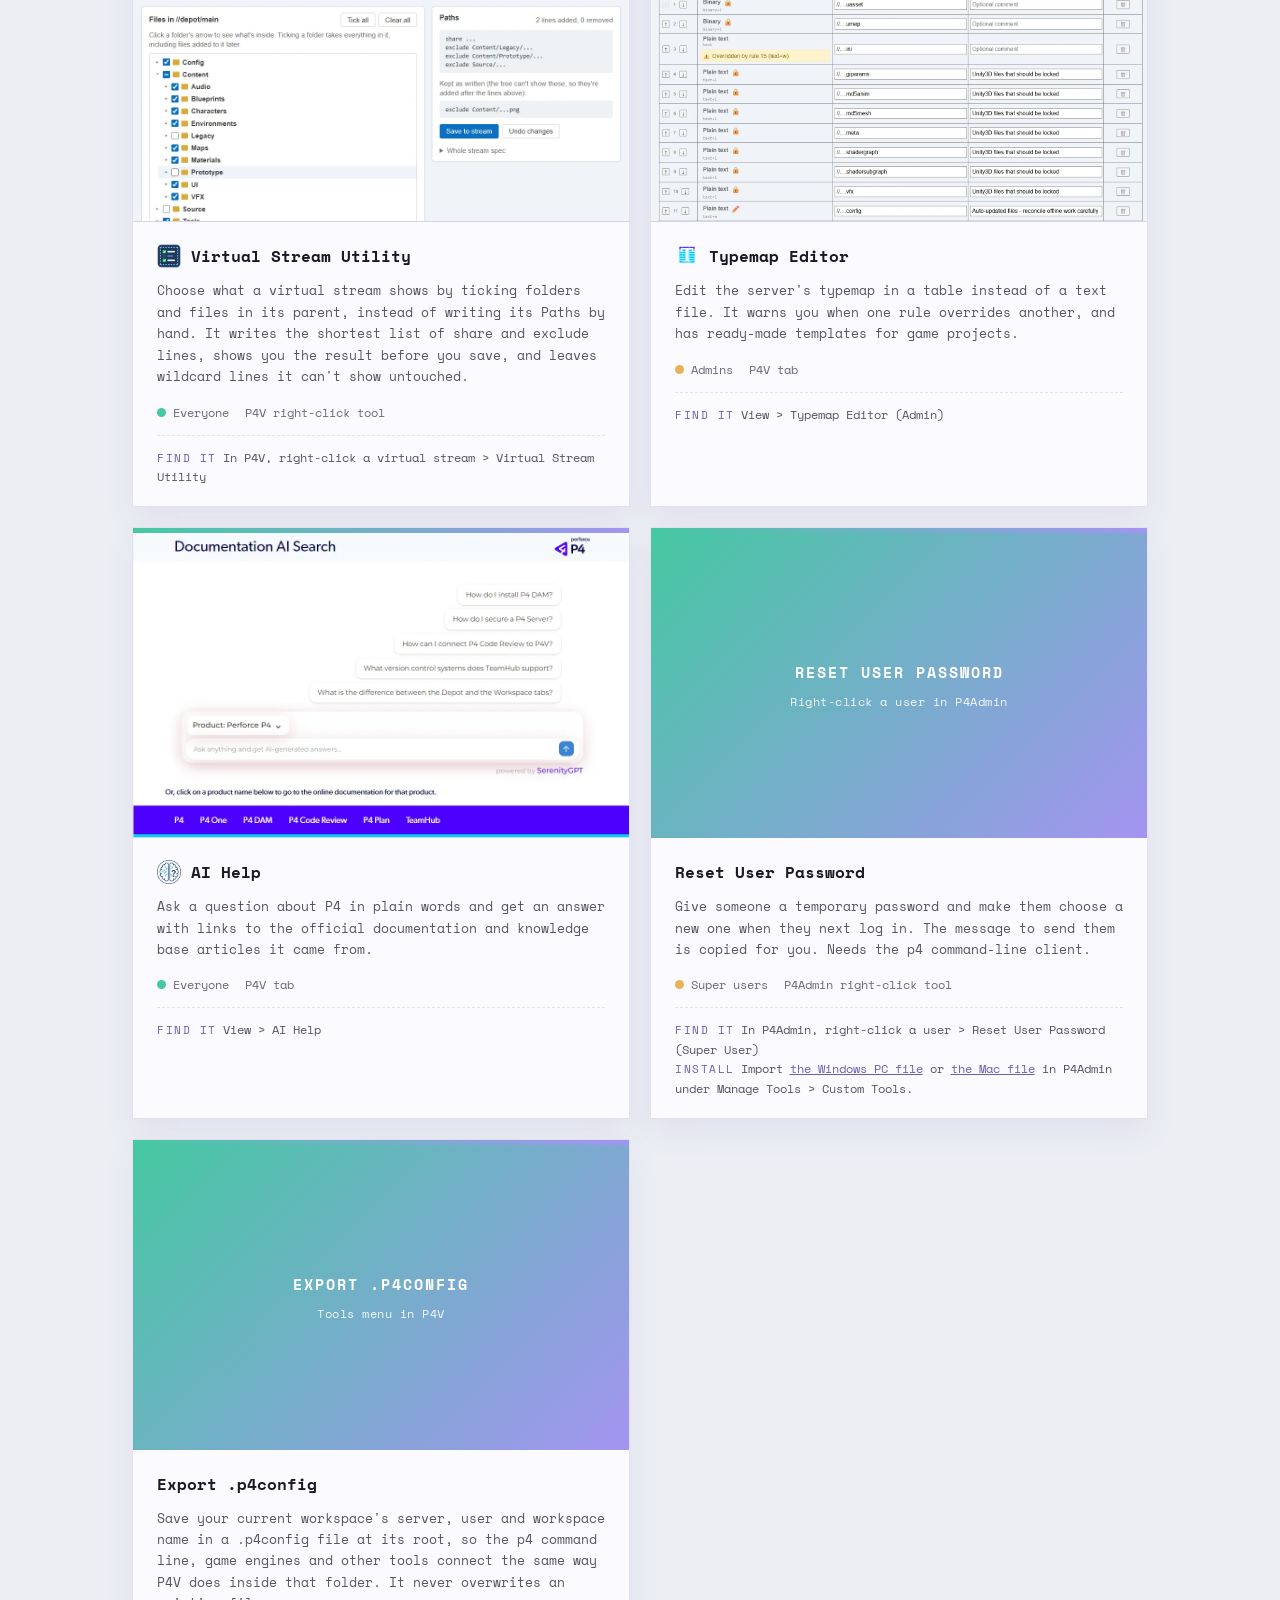
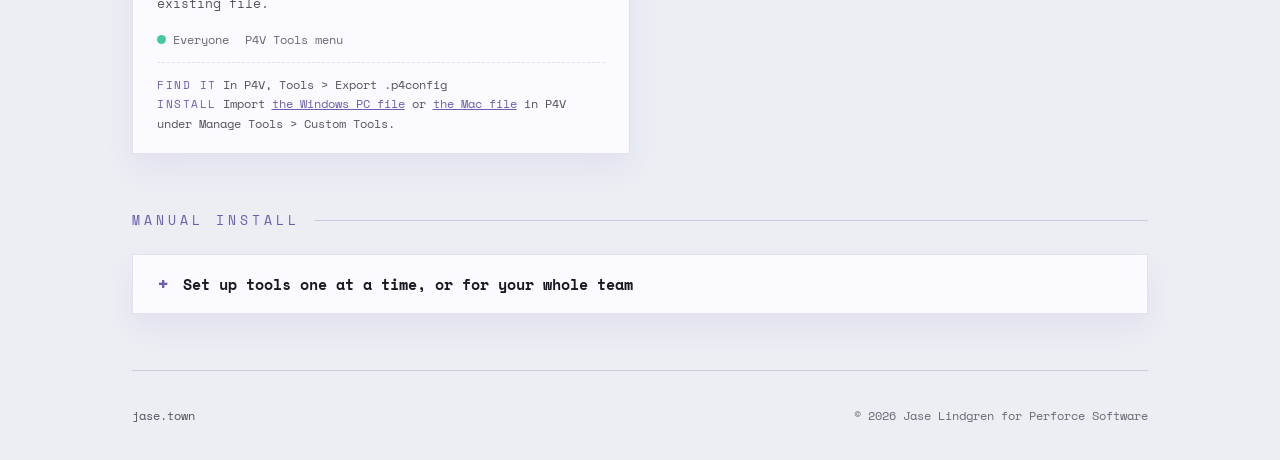
==== commit ea6498d8: "Add Export .p4config A P4V Custom Tool (Windows PC and Mac) that writes P4PORT, P4USER and P4CLIENT " ====
--- a/site/index.html
+++ b/site/index.html
@@ -856,6 +856,20 @@
                     <span class="dl-what">Revert Exclusive Checkouts (admins) and Virtual Stream Utility.</span>
                   </span>
                 </a>
+                <a class="dl" href="xml/p4v-custom-tools-pc.xml" download>
+                  <span class="dl-arrow">↓</span>
+                  <span class="dl-text">
+                    <span class="dl-name glitch">p4v-custom-tools-pc.xml</span>
+                    <span class="dl-what">Export .p4config, on a Windows PC</span>
+                  </span>
+                </a>
+                <a class="dl" href="xml/p4v-custom-tools-mac.xml" download>
+                  <span class="dl-arrow">↓</span>
+                  <span class="dl-text">
+                    <span class="dl-name glitch">p4v-custom-tools-mac.xml</span>
+                    <span class="dl-what">Export .p4config, on a Mac</span>
+                  </span>
+                </a>
               </div>
               <div class="dl-group">For P4Admin (super users)</div>
               <div class="downloads">
@@ -901,6 +915,12 @@
                   for Virtual Stream Utility.
                 </li>
                 <li>
+                  <strong>p4v-custom-tools-pc.xml</strong> or
+                  <strong>p4v-custom-tools-mac.xml</strong>: in P4V,
+                  <span class="menu-path">Custom Tools</span>. Run it from the
+                  <span class="menu-path">Tools</span> menu.
+                </li>
+                <li>
                   <strong>p4admin-custom-tools-pc.xml</strong> or
                   <strong>p4admin-custom-tools-mac.xml</strong>: in P4Admin,
                   <span class="menu-path">Custom Tools</span>. Right-click a
@@ -973,7 +993,8 @@
               <dl class="fields" id="teamFields"></dl>
               <p class="section-lead" style="margin: 10px 0 0; font-size: 12px">
                 P4V picks these up the next time people connect. They only cover
-                P4V, so Reset User Password is still imported in P4Admin.
+                the tabs and right-click tools, so Export .p4config is still
+                imported in P4V, and Reset User Password in P4Admin.
                 If your server uses <code>P4VJS.HTMLAllowList</code>, add
                 <code>https://jase.town</code> to it.
               </p>
@@ -1114,6 +1135,7 @@
               "Give someone a temporary password and make them choose a new one when they next log in. The message to send them is copied for you. Needs the p4 command-line client.",
             find: "In P4Admin, right-click a user > Reset User Password (Super User)",
             customTool: "reset-password",
+            app: "P4Admin",
             install: {
               before: "Import ",
               links: [
@@ -1121,6 +1143,25 @@
                 ["xml/p4admin-custom-tools-mac.xml", "the Mac file"],
               ],
               after: " in P4Admin under Manage Tools > Custom Tools.",
+            },
+          },
+          {
+            name: "Export .p4config",
+            kind: "Tools menu",
+            who: "Everyone",
+            placeholder: ["EXPORT .P4CONFIG", "Tools menu in P4V"],
+            desc:
+              "Save your current workspace's server, user and workspace name in a .p4config file at its root, so the p4 command line, game engines and other tools connect the same way P4V does inside that folder. It never overwrites an existing file.",
+            find: "In P4V, Tools > Export .p4config",
+            customTool: "export-p4config",
+            app: "P4V",
+            install: {
+              before: "Import ",
+              links: [
+                ["xml/p4v-custom-tools-pc.xml", "the Windows PC file"],
+                ["xml/p4v-custom-tools-mac.xml", "the Mac file"],
+              ],
+              after: " in P4V under Manage Tools > Custom Tools.",
             },
           },
         ];
@@ -1231,7 +1272,7 @@
                   "div",
                   { className: "card-meta" },
                   el("span", {}, el("span", { className: "dot", style: `background:${whoColor}` }), tool.who),
-                  el("span", {}, tool.kind === "Tab" ? "P4V tab" : tool.customTool ? "P4Admin right-click tool" : "P4V right-click tool")
+                  el("span", {}, tool.kind === "Tab" ? "P4V tab" : tool.customTool ? `${tool.app} ${tool.kind === "Tools menu" ? "Tools menu" : "right-click tool"}` : "P4V right-click tool")
                 ),
                 el(
                   "p",
@@ -1281,7 +1322,7 @@
               .then((r) => r.json())
               .then((def) => {
                 fields.append(
-                  ...field("Add it as", "Custom Tool, in P4Admin (Tools > Manage Tools > Custom Tools > New > Tool…)").flat(),
+                  ...field("Add it as", `Custom Tool, in ${tool.app} (Tools > Manage Tools > Custom Tools > New > Tool…)`).flat(),
                   ...field("Options", def.options.join(", ")).flat(),
                   ...field(
                     "Note",
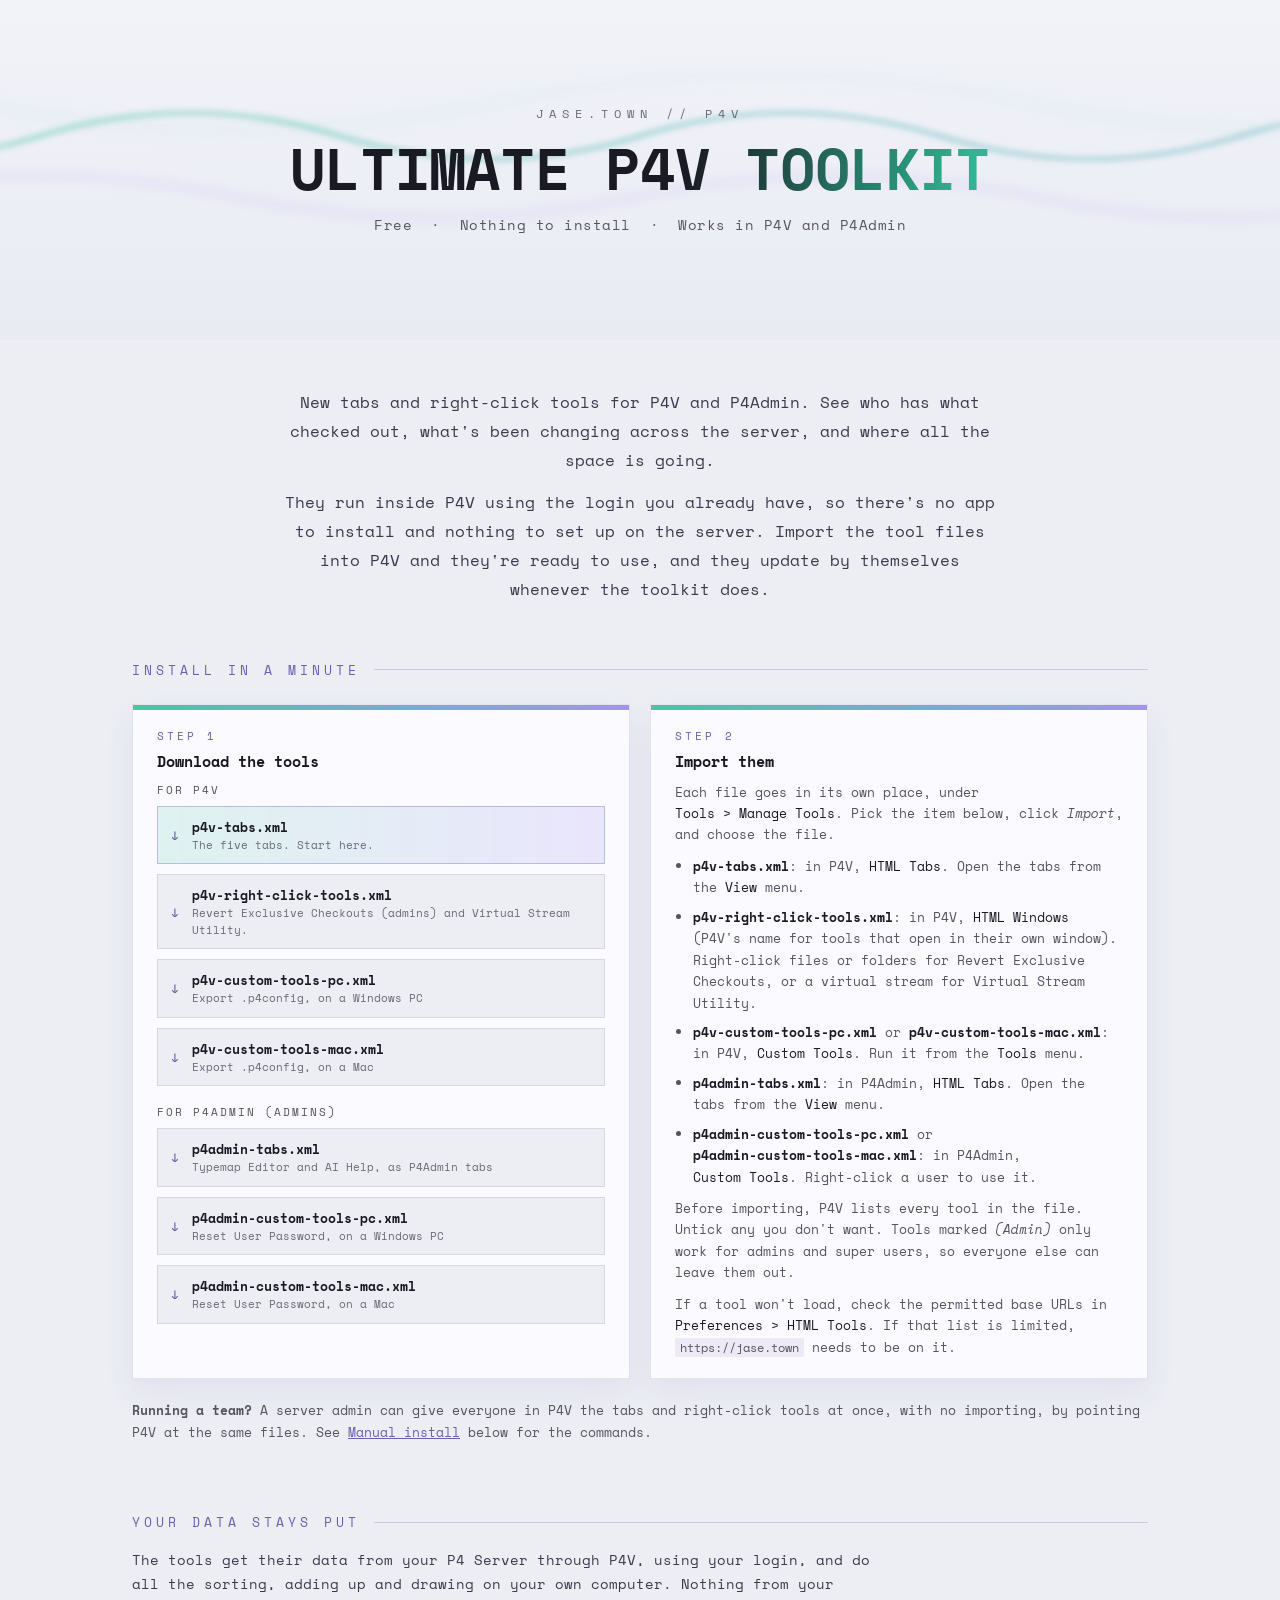
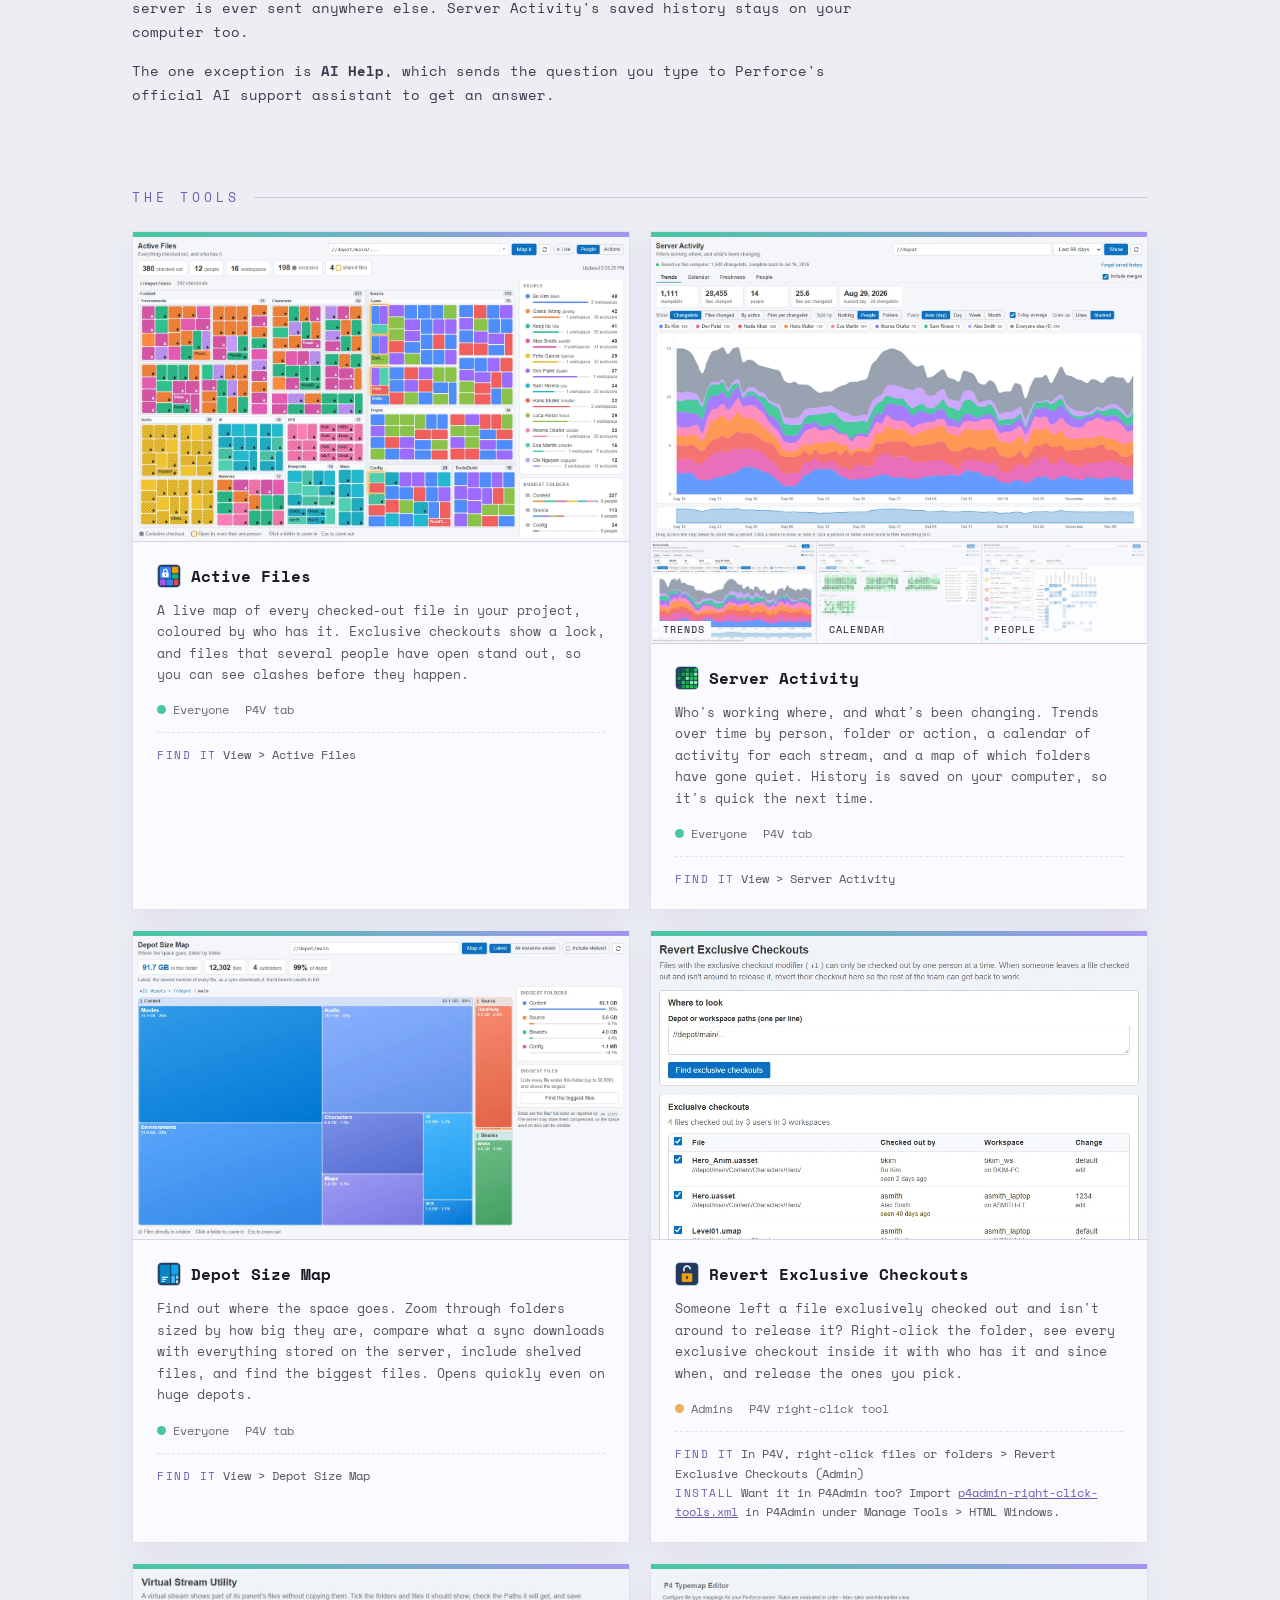
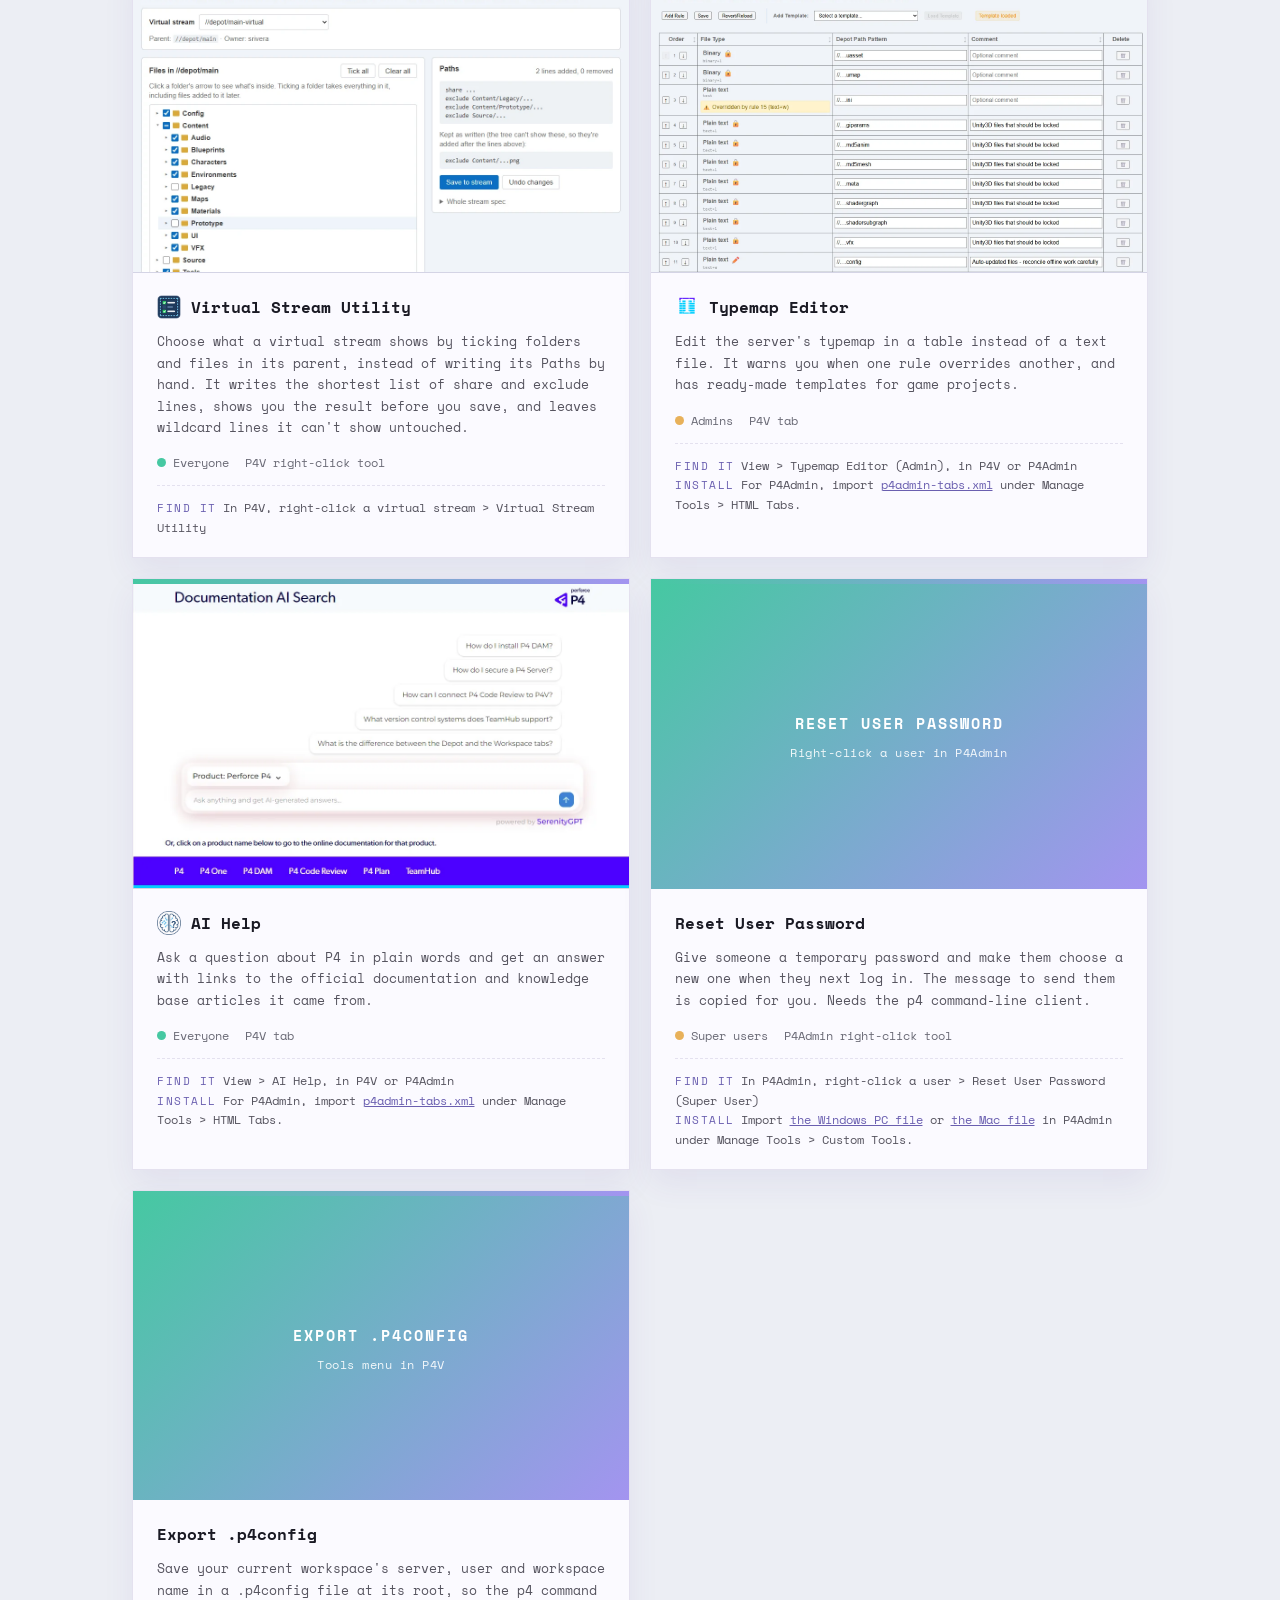
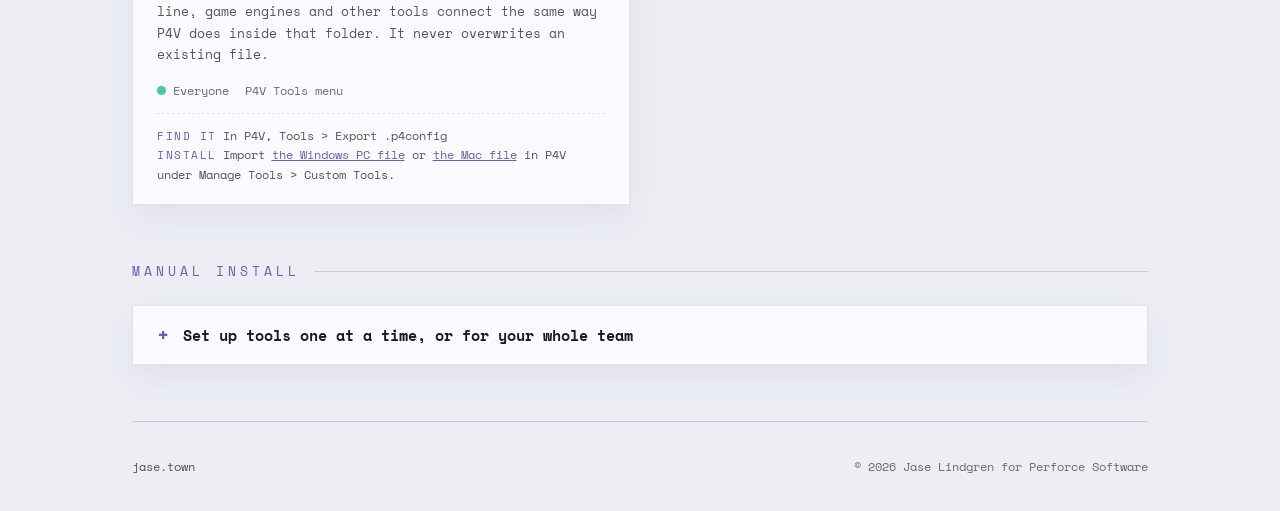
==== commit 189a30a2: "Offer Typemap Editor and AI Help as P4Admin tabs Adds p4admin-tabs.xml with the same tab definitions" ====
--- a/site/index.html
+++ b/site/index.html
@@ -871,8 +871,15 @@
                   </span>
                 </a>
               </div>
-              <div class="dl-group">For P4Admin (super users)</div>
+              <div class="dl-group">For P4Admin (admins)</div>
               <div class="downloads">
+                <a class="dl" href="xml/p4admin-tabs.xml" download>
+                  <span class="dl-arrow">↓</span>
+                  <span class="dl-text">
+                    <span class="dl-name glitch">p4admin-tabs.xml</span>
+                    <span class="dl-what">Typemap Editor and AI Help, as P4Admin tabs</span>
+                  </span>
+                </a>
                 <a class="dl" href="xml/p4admin-custom-tools-pc.xml" download>
                   <span class="dl-arrow">↓</span>
                   <span class="dl-text">
@@ -919,6 +926,11 @@
                   <strong>p4v-custom-tools-mac.xml</strong>: in P4V,
                   <span class="menu-path">Custom Tools</span>. Run it from the
                   <span class="menu-path">Tools</span> menu.
+                </li>
+                <li>
+                  <strong>p4admin-tabs.xml</strong>: in P4Admin,
+                  <span class="menu-path">HTML Tabs</span>. Open the tabs from
+                  the <span class="menu-path">View</span> menu.
                 </li>
                 <li>
                   <strong>p4admin-custom-tools-pc.xml</strong> or
@@ -1112,7 +1124,12 @@
             shots: [["screenshots/typemap.webp", "Editor"]],
             desc:
               "Edit the server's typemap in a table instead of a text file. It warns you when one rule overrides another, and has ready-made templates for game projects.",
-            find: "View > Typemap Editor (Admin)",
+            find: "View > Typemap Editor (Admin), in P4V or P4Admin",
+            install: {
+              before: "For P4Admin, import ",
+              links: [["xml/p4admin-tabs.xml", "p4admin-tabs.xml"]],
+              after: " under Manage Tools > HTML Tabs.",
+            },
             manual: [{ type: "HTML Tab", path: "tools/typemap/index.html" }],
           },
           {
@@ -1123,7 +1140,12 @@
             shots: [["screenshots/ai-help.webp", "Search"]],
             desc:
               "Ask a question about P4 in plain words and get an answer with links to the official documentation and knowledge base articles it came from.",
-            find: "View > AI Help",
+            find: "View > AI Help, in P4V or P4Admin",
+            install: {
+              before: "For P4Admin, import ",
+              links: [["xml/p4admin-tabs.xml", "p4admin-tabs.xml"]],
+              after: " under Manage Tools > HTML Tabs.",
+            },
             manual: [{ type: "HTML Tab", path: "tools/ai-help/index.html" }],
           },
           {
